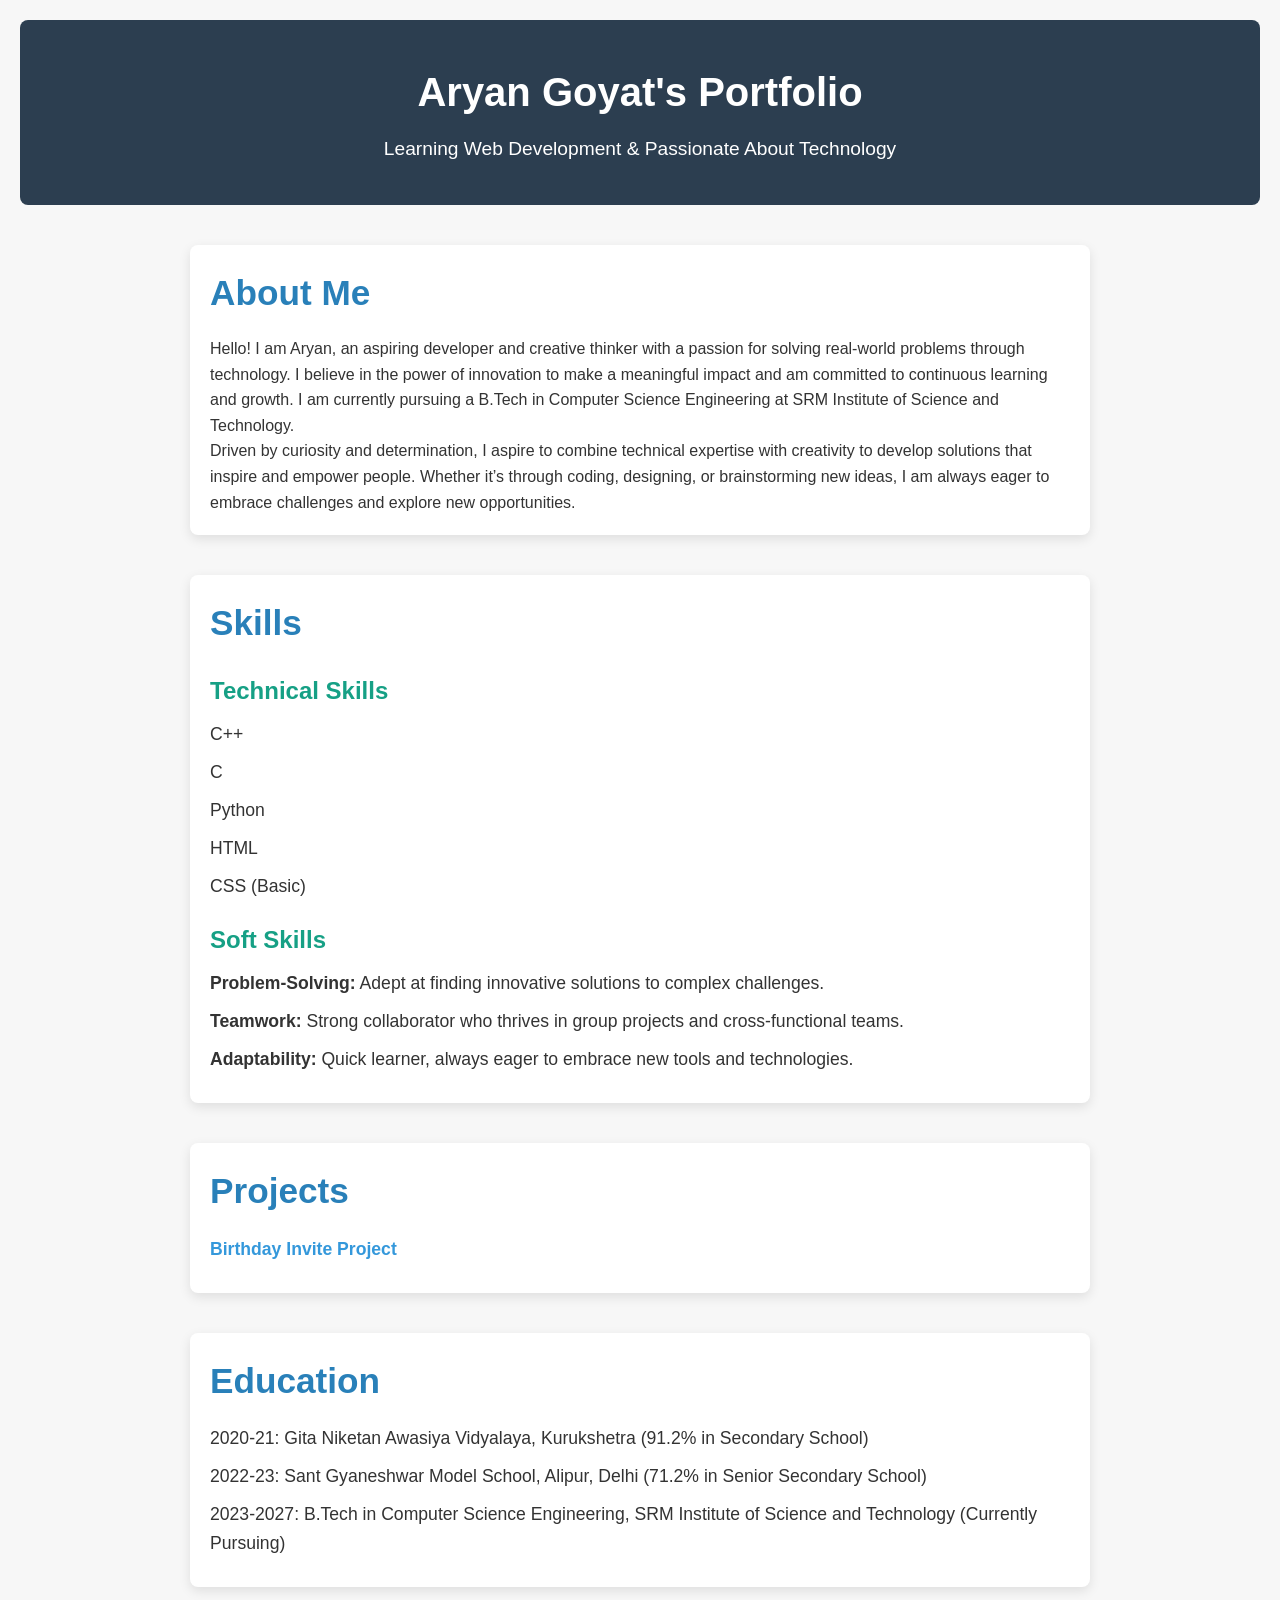
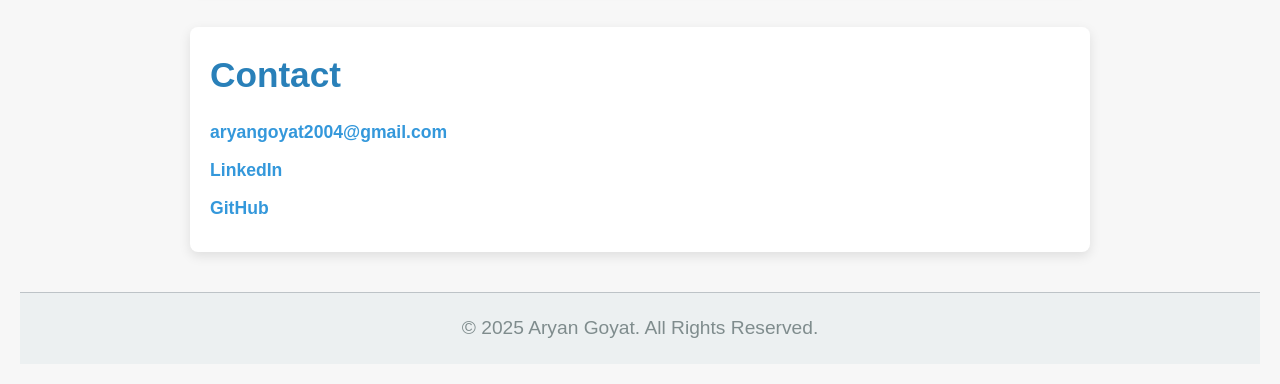
==== index.html @ 78398e3f "Add files via upload" ====
<!DOCTYPE html>
<html lang="en">
<head>
    <meta charset="UTF-8">
    <meta name="viewport" content="width=device-width, initial-scale=1.0">
    <title>Aryan Goyat's Portfolio</title>
    <link rel="stylesheet" href="styles.css">
</head>
<body>

    <header>
        <h1>Aryan Goyat's Portfolio</h1>
        <p>Learning Web Development & Passionate About Technology</p>
    </header>

    <section id="about">
        <h3>About Me</h3>
        <p>Hello! I am Aryan, an aspiring developer and creative thinker with a passion for solving real-world problems through technology. I believe in the power of innovation to make a meaningful impact and am committed to continuous learning and growth. I am currently pursuing a B.Tech in Computer Science Engineering at SRM Institute of Science and Technology.</p>
        <p>Driven by curiosity and determination, I aspire to combine technical expertise with creativity to develop solutions that inspire and empower people. Whether it’s through coding, designing, or brainstorming new ideas, I am always eager to embrace challenges and explore new opportunities.</p>
    </section>

    <section id="skills">
        <h3>Skills</h3>
        <h4>Technical Skills</h4>
        <ul>
            <li>C++</li>
            <li>C</li>
            <li>Python</li>
            <li>HTML</li>
            <li>CSS (Basic)</li>
        </ul>

        <h4>Soft Skills</h4>
        <ul>
            <li><strong>Problem-Solving:</strong> Adept at finding innovative solutions to complex challenges.</li>
            <li><strong>Teamwork:</strong> Strong collaborator who thrives in group projects and cross-functional teams.</li>
            <li><strong>Adaptability:</strong> Quick learner, always eager to embrace new tools and technologies.</li>
        </ul>
    </section>

    <section id="projects">
        <h3>Projects</h3>
        <ul>
            <li><a href="/birthday.html" target="_blank">Birthday Invite Project</a></li>
        </ul>
    </section>

    <section id="education">
        <h3>Education</h3>
        <ul>
            <li>2020-21: Gita Niketan Awasiya Vidyalaya, Kurukshetra (91.2% in Secondary School)</li>
            <li>2022-23: Sant Gyaneshwar Model School, Alipur, Delhi (71.2% in Senior Secondary School)</li>
            <li>2023-2027: B.Tech in Computer Science Engineering, SRM Institute of Science and Technology (Currently Pursuing)</li>
        </ul>
    </section>

    <section id="contact">
        <h3>Contact</h3>
        <ul>
            <li><a href="mailto:aryangoyat2004@gmail.com">aryangoyat2004@gmail.com</a></li>
            <li><a href="https://www.linkedin.com/in/aryan-goyat-35b985286/">LinkedIn</a></li>
            <li><a href="https://github.com/aryan740">GitHub</a></li>
        </ul>
    </section>

    <footer id="footer">
        <p>&copy; 2025 Aryan Goyat. All Rights Reserved.</p>
    </footer>
</body>
</html>
---- styles.css ----
/* Reset */
* {
    margin: 0;
    padding: 0;
    box-sizing: border-box;
}

body {
    font-family: 'Arial', sans-serif;
    background-color: #f7f7f7;
    color: #333;
    line-height: 1.6;
    padding: 20px;
}

header {
    text-align: center;
    background-color: #2c3e50;
    color: white;
    padding: 40px;
    margin-bottom: 40px;
    border-radius: 8px;
}

header h1 {
    font-size: 2.5em;
    margin-bottom: 10px;
}

header p {
    font-size: 1.2em;
    font-weight: lighter;
}

section {
    max-width: 900px;
    margin: 0 auto 40px;
    padding: 20px;
    background-color: white;
    border-radius: 8px;
    box-shadow: 0 4px 12px rgba(0, 0, 0, 0.1);
}

section h3 {
    font-size: 2.2em;
    color: #2980b9;
    margin-bottom: 15px;
}

section h4 {
    font-size: 1.5em;
    margin-top: 20px;
    color: #16a085;
}

ul {
    list-style-type: none;
    padding-left: 0;
}

ul li {
    font-size: 1.1em;
    margin: 10px 0;
}

a {
    text-decoration: none;
    color: #3498db;
    font-weight: bold;
}

a:hover {
    color: #2980b9;
    text-decoration: underline;
}

footer {
    text-align: center;
    font-size: 1.2em;
    color: #7f8c8d;
    padding: 20px;
    background-color: #ecf0f1;
    border-top: 1px solid #bdc3c7;
}

footer p {
    margin: 0;
}

/* Mobile responsiveness */
@media (max-width: 768px) {
    header h1 {
        font-size: 2em;
    }

    section {
        padding: 15px;
    }
}
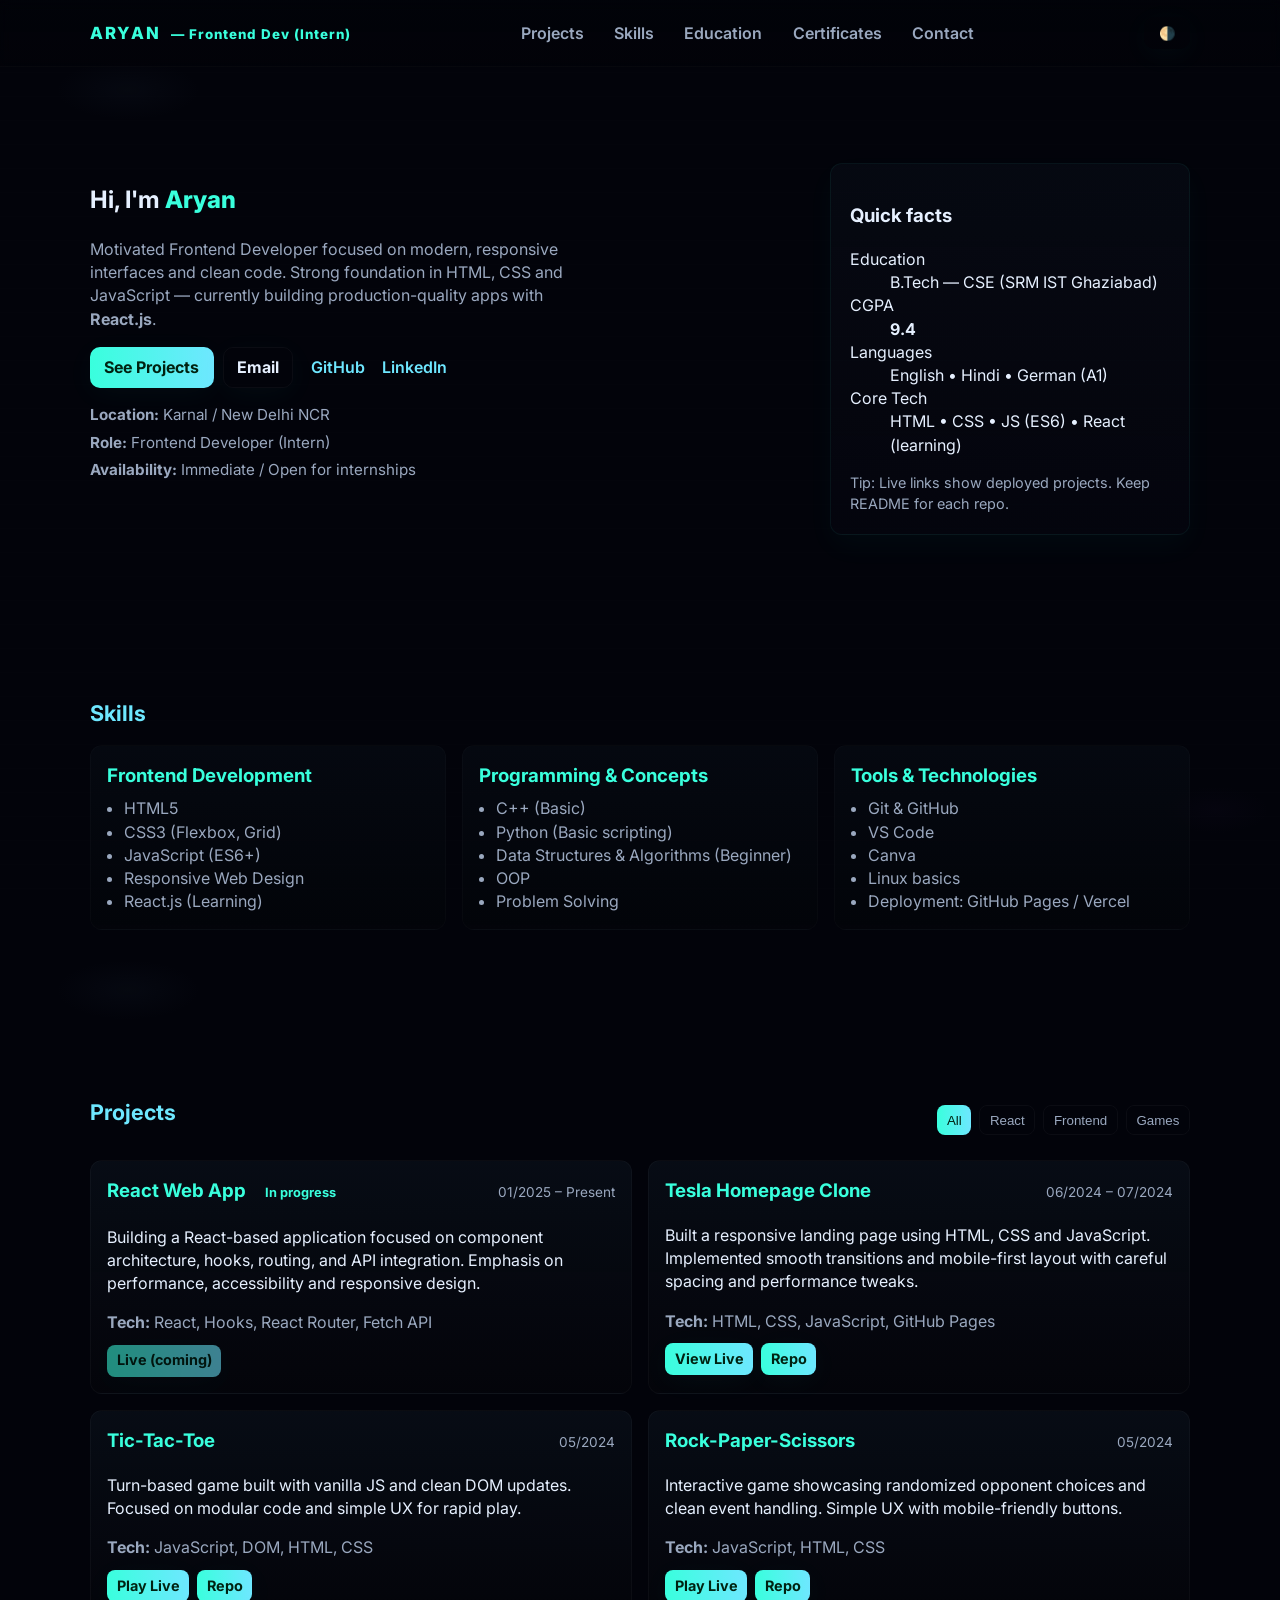
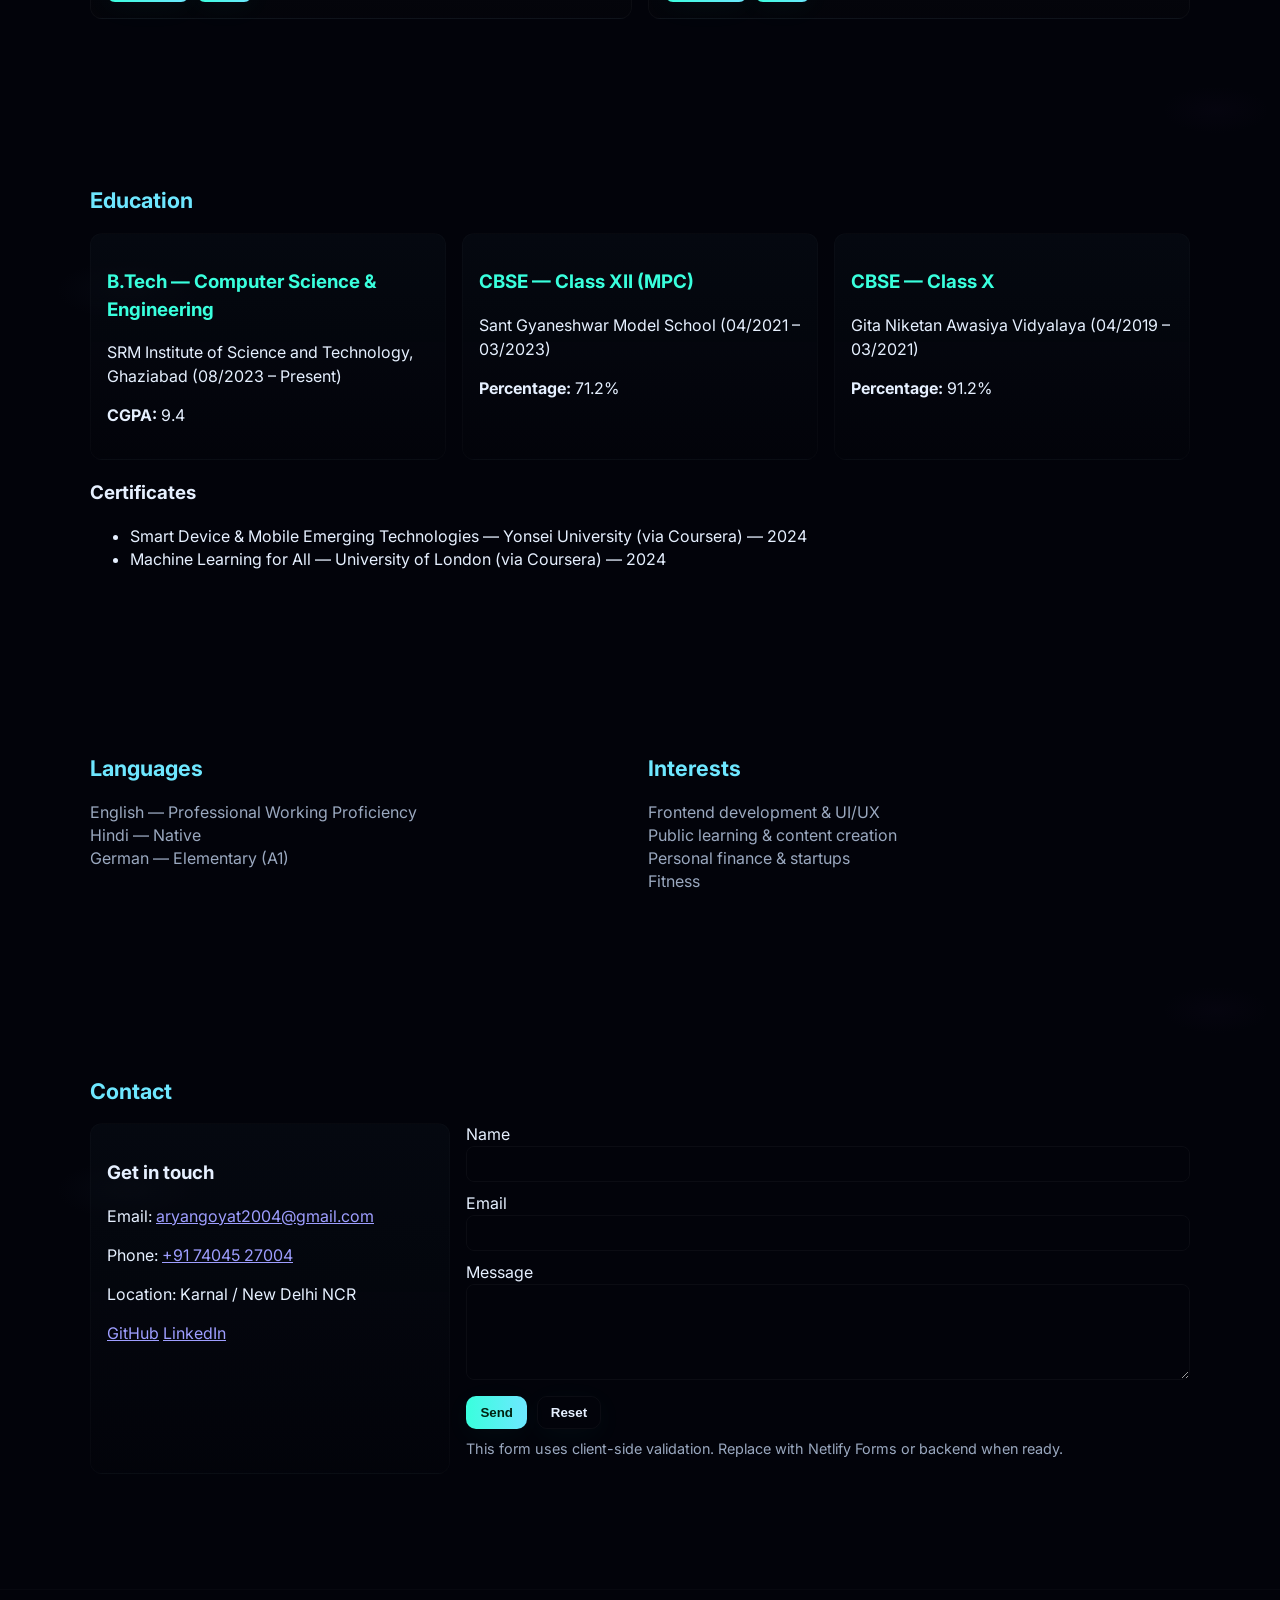
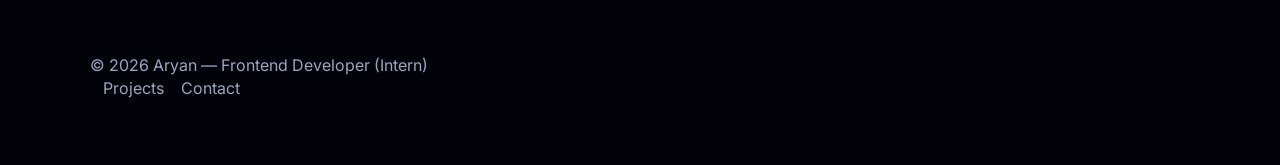
==== commit 659c5261: "Add files via upload" ====
--- a/index.html
+++ b/index.html
@@ -1,70 +1,295 @@
-<!DOCTYPE html>
+<!doctype html>
 <html lang="en">
 <head>
-    <meta charset="UTF-8">
-    <meta name="viewport" content="width=device-width, initial-scale=1.0">
-    <title>Aryan Goyat's Portfolio</title>
-    <link rel="stylesheet" href="styles.css">
+  <meta charset="utf-8" />
+  <meta name="viewport" content="width=device-width,initial-scale=1" />
+  <title>Aryan — Frontend Developer (Intern)</title>
+  <meta name="description" content="Aryan — Frontend Developer (Intern). HTML • CSS • JavaScript • React (learning). Futuristic portfolio with projects, skills, education and contact." />
+  <link rel="preconnect" href="https://fonts.gstatic.com" crossorigin>
+  <link href="https://fonts.googleapis.com/css2?family=Inter:wght@300;400;600;700;800&display=swap" rel="stylesheet">
+  <link rel="stylesheet" href="styles.css">
 </head>
 <body>
-
-    <header>
-        <h1>Aryan Goyat's Portfolio</h1>
-        <p>Learning Web Development & Passionate About Technology</p>
-    </header>
-
-    <section id="about">
-        <h3>About Me</h3>
-        <p>Hello! I am Aryan, an aspiring developer and creative thinker with a passion for solving real-world problems through technology. I believe in the power of innovation to make a meaningful impact and am committed to continuous learning and growth. I am currently pursuing a B.Tech in Computer Science Engineering at SRM Institute of Science and Technology.</p>
-        <p>Driven by curiosity and determination, I aspire to combine technical expertise with creativity to develop solutions that inspire and empower people. Whether it’s through coding, designing, or brainstorming new ideas, I am always eager to embrace challenges and explore new opportunities.</p>
-    </section>
-
-    <section id="skills">
-        <h3>Skills</h3>
-        <h4>Technical Skills</h4>
-        <ul>
-            <li>C++</li>
-            <li>C</li>
-            <li>Python</li>
-            <li>HTML</li>
-            <li>CSS (Basic)</li>
-        </ul>
-
-        <h4>Soft Skills</h4>
-        <ul>
-            <li><strong>Problem-Solving:</strong> Adept at finding innovative solutions to complex challenges.</li>
-            <li><strong>Teamwork:</strong> Strong collaborator who thrives in group projects and cross-functional teams.</li>
-            <li><strong>Adaptability:</strong> Quick learner, always eager to embrace new tools and technologies.</li>
-        </ul>
-    </section>
-
-    <section id="projects">
-        <h3>Projects</h3>
-        <ul>
-            <li><a href="/birthday.html" target="_blank">Birthday Invite Project</a></li>
-        </ul>
-    </section>
-
-    <section id="education">
-        <h3>Education</h3>
-        <ul>
-            <li>2020-21: Gita Niketan Awasiya Vidyalaya, Kurukshetra (91.2% in Secondary School)</li>
-            <li>2022-23: Sant Gyaneshwar Model School, Alipur, Delhi (71.2% in Senior Secondary School)</li>
-            <li>2023-2027: B.Tech in Computer Science Engineering, SRM Institute of Science and Technology (Currently Pursuing)</li>
-        </ul>
-    </section>
-
-    <section id="contact">
-        <h3>Contact</h3>
-        <ul>
-            <li><a href="mailto:aryangoyat2004@gmail.com">aryangoyat2004@gmail.com</a></li>
-            <li><a href="https://www.linkedin.com/in/aryan-goyat-35b985286/">LinkedIn</a></li>
-            <li><a href="https://github.com/aryan740">GitHub</a></li>
-        </ul>
-    </section>
-
-    <footer id="footer">
-        <p>&copy; 2025 Aryan Goyat. All Rights Reserved.</p>
-    </footer>
+  <div class="scanline"></div>
+  <header class="site-header">
+    <div class="container header-inner">
+      <a class="brand" href="#home"><span class="brand-neo">ARYAN</span><small> — Frontend Dev (Intern)</small></a>
+
+      <nav id="nav" class="nav" aria-label="Primary">
+        <a href="#projects">Projects</a>
+        <a href="#skills">Skills</a>
+        <a href="#education">Education</a>
+        <a href="#certs">Certificates</a>
+        <a href="#contact">Contact</a>
+      </nav>
+
+      <div class="header-actions">
+        <button id="themeToggle" class="btn btn-ghost" aria-label="Toggle theme">🌗</button>
+        <button id="menuToggle" class="btn btn-ghost mobile-only" aria-label="Toggle menu">☰</button>
+      </div>
+    </div>
+  </header>
+
+  <main>
+    <!-- HERO -->
+    <section id="home" class="hero">
+      <div class="container hero-grid">
+        <div class="hero-text">
+          <h1>Hi, I'm <span class="accent">Aryan</span></h1>
+          <p class="lead">
+            Motivated Frontend Developer focused on modern, responsive interfaces and clean code. Strong foundation in HTML, CSS and JavaScript — currently building production-quality apps with <strong>React.js</strong>.
+          </p>
+
+          <div class="cta-row">
+            <a class="btn" href="#projects">See Projects</a>
+            <a class="btn btn-outline" href="mailto:aryangoyat2004@gmail.com">Email</a>
+            <a class="link" href="https://github.com/aryan740" target="_blank" rel="noopener">GitHub</a>
+            <a class="link" href="https://linkedin.com/in/YOUR_PROFILE" target="_blank" rel="noopener">LinkedIn</a>
+          </div>
+
+          <ul class="meta-list">
+            <li><strong>Location:</strong> Karnal / New Delhi NCR</li>
+            <li><strong>Role:</strong> Frontend Developer (Intern)</li>
+            <li><strong>Availability:</strong> Immediate / Open for internships</li>
+          </ul>
+        </div>
+
+        <div class="hero-card">
+          <div class="card futuristic">
+            <h3>Quick facts</h3>
+            <dl>
+              <dt>Education</dt>
+              <dd>B.Tech — CSE (SRM IST Ghaziabad)</dd>
+              <dt>CGPA</dt>
+              <dd><strong>9.4</strong></dd>
+              <dt>Languages</dt>
+              <dd>English • Hindi • German (A1)</dd>
+              <dt>Core Tech</dt>
+              <dd>HTML • CSS • JS (ES6) • React (learning)</dd>
+            </dl>
+            <div class="small">Tip: Live links show deployed projects. Keep README for each repo.</div>
+          </div>
+        </div>
+      </div>
+    </section>
+
+    <!-- SKILLS -->
+    <section id="skills" class="section">
+      <div class="container">
+        <h2>Skills</h2>
+        <div class="skills-grid">
+          <div class="skill-card">
+            <h3>Frontend Development</h3>
+            <ul>
+              <li>HTML5</li>
+              <li>CSS3 (Flexbox, Grid)</li>
+              <li>JavaScript (ES6+)</li>
+              <li>Responsive Web Design</li>
+              <li>React.js (Learning)</li>
+            </ul>
+          </div>
+          <div class="skill-card">
+            <h3>Programming & Concepts</h3>
+            <ul>
+              <li>C++ (Basic)</li>
+              <li>Python (Basic scripting)</li>
+              <li>Data Structures & Algorithms (Beginner)</li>
+              <li>OOP</li>
+              <li>Problem Solving</li>
+            </ul>
+          </div>
+          <div class="skill-card">
+            <h3>Tools & Technologies</h3>
+            <ul>
+              <li>Git & GitHub</li>
+              <li>VS Code</li>
+              <li>Canva</li>
+              <li>Linux basics</li>
+              <li>Deployment: GitHub Pages / Vercel</li>
+            </ul>
+          </div>
+        </div>
+      </div>
+    </section>
+
+    <!-- PROJECTS -->
+    <section id="projects" class="section">
+      <div class="container">
+        <div class="projects-header">
+          <h2>Projects</h2>
+          <div class="project-filters" role="toolbar" aria-label="Project filters">
+            <button class="filter-btn active" data-filter="all">All</button>
+            <button class="filter-btn" data-filter="react">React</button>
+            <button class="filter-btn" data-filter="frontend">Frontend</button>
+            <button class="filter-btn" data-filter="games">Games</button>
+          </div>
+        </div>
+
+        <div class="projects-grid" id="projectsGrid">
+          <!-- React In Progress -->
+          <article class="project-card tag-react" data-tags="react">
+            <div class="pc-head">
+              <h3>React Web App <span class="tag in-progress">In progress</span></h3>
+              <div class="meta">01/2025 – Present</div>
+            </div>
+            <p>Building a React-based application focused on component architecture, hooks, routing, and API integration. Emphasis on performance, accessibility and responsive design.</p>
+            <p class="tech"><strong>Tech:</strong> React, Hooks, React Router, Fetch API</p>
+            <div class="card-actions">
+              <a class="btn btn-sm disabled" aria-disabled="true">Live (coming)</a>
+              <!-- intentionally no repo link -->
+            </div>
+          </article>
+
+          <!-- Tesla Clone -->
+          <article class="project-card tag-frontend" data-tags="frontend">
+            <div class="pc-head">
+              <h3>Tesla Homepage Clone</h3>
+              <div class="meta">06/2024 – 07/2024</div>
+            </div>
+            <p>Built a responsive landing page using HTML, CSS and JavaScript. Implemented smooth transitions and mobile-first layout with careful spacing and performance tweaks.</p>
+            <p class="tech"><strong>Tech:</strong> HTML, CSS, JavaScript, GitHub Pages</p>
+            <div class="card-actions">
+              <a class="btn btn-sm" href="https://aryan740.github.io/Tesla-Clone/" target="_blank" rel="noopener">View Live</a>
+              <a class="btn btn-sm" href="https://github.com/aryan740" target="_blank" rel="noopener">Repo</a>
+            </div>
+          </article>
+
+          <!-- Tic Tac Toe -->
+          <article class="project-card tag-games" data-tags="games">
+            <div class="pc-head">
+              <h3>Tic-Tac-Toe</h3>
+              <div class="meta">05/2024</div>
+            </div>
+            <p>Turn-based game built with vanilla JS and clean DOM updates. Focused on modular code and simple UX for rapid play.</p>
+            <p class="tech"><strong>Tech:</strong> JavaScript, DOM, HTML, CSS</p>
+            <div class="card-actions">
+              <a class="btn btn-sm" href="https://aryan740.github.io/Tic-Tac-Toe/" target="_blank" rel="noopener">Play Live</a>
+              <a class="btn btn-sm" href="https://github.com/aryan740" target="_blank" rel="noopener">Repo</a>
+            </div>
+          </article>
+
+          <!-- Rock Paper Scissors -->
+          <article class="project-card tag-games" data-tags="games">
+            <div class="pc-head">
+              <h3>Rock-Paper-Scissors</h3>
+              <div class="meta">05/2024</div>
+            </div>
+            <p>Interactive game showcasing randomized opponent choices and clean event handling. Simple UX with mobile-friendly buttons.</p>
+            <p class="tech"><strong>Tech:</strong> JavaScript, HTML, CSS</p>
+            <div class="card-actions">
+              <a class="btn btn-sm" href="https://aryan740.github.io/Rock-Paper-Scissors/" target="_blank" rel="noopener">Play Live</a>
+              <a class="btn btn-sm" href="https://github.com/aryan740" target="_blank" rel="noopener">Repo</a>
+            </div>
+          </article>
+        </div>
+      </div>
+    </section>
+
+    <!-- EDUCATION & CERTIFICATES -->
+    <section id="education" class="section">
+      <div class="container">
+        <h2>Education</h2>
+        <div class="edu-grid">
+          <div class="edu-card">
+            <h3>B.Tech — Computer Science & Engineering</h3>
+            <p>SRM Institute of Science and Technology, Ghaziabad (08/2023 – Present)</p>
+            <p><strong>CGPA:</strong> 9.4</p>
+          </div>
+          <div class="edu-card">
+            <h3>CBSE — Class XII (MPC)</h3>
+            <p>Sant Gyaneshwar Model School (04/2021 – 03/2023)</p>
+            <p><strong>Percentage:</strong> 71.2%</p>
+          </div>
+          <div class="edu-card">
+            <h3>CBSE — Class X</h3>
+            <p>Gita Niketan Awasiya Vidyalaya (04/2019 – 03/2021)</p>
+            <p><strong>Percentage:</strong> 91.2%</p>
+          </div>
+        </div>
+
+        <div id="certs" class="certs">
+          <h3>Certificates</h3>
+          <ul>
+            <li>Smart Device & Mobile Emerging Technologies — Yonsei University (via Coursera) — 2024</li>
+            <li>Machine Learning for All — University of London (via Coursera) — 2024</li>
+          </ul>
+        </div>
+      </div>
+    </section>
+
+    <!-- LANGUAGES & INTERESTS -->
+    <section class="section">
+      <div class="container two-col">
+        <div>
+          <h2>Languages</h2>
+          <ul class="simple-list">
+            <li>English — Professional Working Proficiency</li>
+            <li>Hindi — Native</li>
+            <li>German — Elementary (A1)</li>
+          </ul>
+        </div>
+        <div>
+          <h2>Interests</h2>
+          <ul class="simple-list">
+            <li>Frontend development & UI/UX</li>
+            <li>Public learning & content creation</li>
+            <li>Personal finance & startups</li>
+            <li>Fitness</li>
+          </ul>
+        </div>
+      </div>
+    </section>
+
+    <!-- CONTACT -->
+    <section id="contact" class="section">
+      <div class="container">
+        <h2>Contact</h2>
+        <div class="contact-grid">
+          <div class="contact-card">
+            <h3>Get in touch</h3>
+            <p>Email: <a href="mailto:aryangoyat2004@gmail.com">aryangoyat2004@gmail.com</a></p>
+            <p>Phone: <a href="tel:+917404527004">+91 74045 27004</a></p>
+            <p>Location: Karnal / New Delhi NCR</p>
+            <div class="socials">
+              <a href="https://github.com/aryan740" target="_blank" rel="noopener">GitHub</a>
+              <a href="https://linkedin.com/in/YOUR_PROFILE" target="_blank" rel="noopener">LinkedIn</a>
+            </div>
+          </div>
+
+          <form id="contactForm" class="contact-form" novalidate>
+            <label>
+              <span>Name</span>
+              <input type="text" name="name" id="name" required>
+            </label>
+            <label>
+              <span>Email</span>
+              <input type="email" name="email" id="email" required>
+            </label>
+            <label>
+              <span>Message</span>
+              <textarea name="message" id="message" rows="5" required></textarea>
+            </label>
+            <div class="form-actions">
+              <button type="submit" class="btn">Send</button>
+              <button type="reset" class="btn btn-outline">Reset</button>
+            </div>
+            <p class="form-note">This form uses client-side validation. Replace with Netlify Forms or backend when ready.</p>
+          </form>
+        </div>
+      </div>
+    </section>
+  </main>
+
+  <footer class="site-footer">
+    <div class="container">
+      <div>© <span id="year"></span> Aryan — Frontend Developer (Intern)</div>
+      <div class="footer-links">
+        <a href="#projects">Projects</a>
+        <a href="#contact">Contact</a>
+      </div>
+    </div>
+  </footer>
+
+  <script src="script.js"></script>
 </body>
 </html>
--- a/styles.css
+++ b/styles.css
@@ -1,99 +1,140 @@
-/* Reset */
-* {
-    margin: 0;
-    padding: 0;
-    box-sizing: border-box;
+:root{
+  --bg:#02030a;
+  --panel: linear-gradient(180deg, rgba(35,45,65,0.35), rgba(6,8,12,0.35));
+  --muted:#9aa8bf;
+  --text:#e6f0ff;
+  --neon:#39ffdd;
+  --neon-2:#6ee7ff;
+  --glass: rgba(255,255,255,0.03);
+  --accent-shadow: 0 6px 30px rgba(55,255,220,0.04);
+  --container:1100px;
+  font-family: "Inter", system-ui, -apple-system, "Segoe UI", Roboto, "Helvetica Neue", Arial;
+  color-scheme: dark;
 }
 
-body {
-    font-family: 'Arial', sans-serif;
-    background-color: #f7f7f7;
-    color: #333;
-    line-height: 1.6;
-    padding: 20px;
+*{box-sizing:border-box}
+html,body{height:100%}
+body{
+  margin:0;
+  background:
+    radial-gradient(1200px 500px at 10% 10%, rgba(60,90,120,0.06), transparent 6%),
+    radial-gradient(900px 400px at 95% 90%, rgba(80,40,120,0.04), transparent 6%),
+    var(--bg);
+  color:var(--text);
+  font-size:16px;
+  line-height:1.45;
+  -webkit-font-smoothing:antialiased;
 }
 
-header {
-    text-align: center;
-    background-color: #2c3e50;
-    color: white;
-    padding: 40px;
-    margin-bottom: 40px;
-    border-radius: 8px;
+/* subtle scanlines for futuristic feel */
+.scanline{
+  position:fixed; inset:0; pointer-events:none;
+  background-image:linear-gradient(rgba(255,255,255,0.012) 1px, transparent 1px);
+  background-size:100% 24px;
+  mix-blend-mode:overlay; z-index:0;
 }
 
-header h1 {
-    font-size: 2.5em;
-    margin-bottom: 10px;
+/* container */
+.container{width:95%; max-width:var(--container); margin:0 auto; padding:3rem 0; position:relative; z-index:2}
+
+/* header */
+.site-header{
+  position:sticky; top:0; z-index:50; background:linear-gradient(180deg, rgba(2,3,8,0.6), rgba(2,3,8,0.4));
+  border-bottom:1px solid rgba(255,255,255,0.02); backdrop-filter: blur(6px);
 }
+.header-inner{display:flex; align-items:center; justify-content:space-between; gap:1rem; padding:0.9rem 0}
+.brand{font-weight:800; letter-spacing:1px; color:var(--neon); text-decoration:none; display:flex; align-items:baseline; gap:0.6rem}
+.brand-neo{font-size:1.05rem; color:var(--neon); letter-spacing:2px}
+.nav{display:flex; gap:1rem; align-items:center}
+.nav a{color:var(--muted); text-decoration:none; font-weight:600; padding:0.45rem; border-radius:8px}
+.nav a:hover{color:var(--text); background:rgba(255,255,255,0.02)}
+.header-actions{display:flex; gap:0.5rem; align-items:center}
+.btn{background:linear-gradient(90deg,var(--neon),var(--neon-2)); border:none; color:#021; padding:0.55rem 0.9rem; border-radius:10px; font-weight:700; cursor:pointer; text-decoration:none; box-shadow:var(--accent-shadow)}
+.btn-outline{background:transparent; border:1px solid rgba(255,255,255,0.04); color:var(--text); padding:0.5rem 0.8rem; border-radius:10px}
+.btn-ghost{background:transparent; color:var(--muted); border:0; cursor:pointer}
+.btn-sm{padding:0.35rem 0.6rem; font-size:0.9rem; border-radius:8px}
+.disabled{opacity:0.55; pointer-events:none}
 
-header p {
-    font-size: 1.2em;
-    font-weight: lighter;
+/* mobile */
+.mobile-only{display:none}
+@media (max-width:900px){ .nav{display:none} .mobile-only{display:inline-flex} }
+
+/* hero */
+.hero{padding:3rem 0 2rem}
+.hero-grid{display:grid; grid-template-columns:1fr 360px; gap:2rem; align-items:start}
+@media (max-width:900px){ .hero-grid{grid-template-columns:1fr; margin-top:1rem} }
+.lead{color:var(--muted); margin-top:0.5rem; margin-bottom:1rem; max-width:52ch}
+.accent{color:var(--neon); font-weight:800}
+
+/* card styles */
+.card{background:linear-gradient(180deg, rgba(255,255,255,0.02), rgba(255,255,255,0.01)); padding:1.2rem; border-radius:12px; border:1px solid rgba(255,255,255,0.03)}
+.card.futuristic{background:linear-gradient(180deg, rgba(10,14,24,0.55), rgba(8,10,20,0.35)); box-shadow:0 12px 30px rgba(10,255,210,0.03); border:1px solid rgba(60,255,210,0.06)}
+.cta-row{display:flex; gap:0.6rem; align-items:center; flex-wrap:wrap}
+.meta-list{list-style:none; padding:0; margin:1rem 0 0}
+.meta-list li{color:var(--muted); font-size:0.95rem; margin-bottom:0.35rem}
+
+/* sections */
+.section{padding:2.2rem 0}
+.section h2{margin:0 0 1rem; font-size:1.35rem; color:var(--neon-2)}
+
+/* skills */
+.skills-grid{display:grid; grid-template-columns:repeat(3,1fr); gap:1rem}
+@media (max-width:900px){ .skills-grid{grid-template-columns:1fr} }
+.skill-card{background:linear-gradient(180deg, rgba(8,12,20,0.6), rgba(4,6,10,0.5)); padding:1rem; border-radius:12px; border:1px solid rgba(255,255,255,0.02)}
+.skill-card h3{margin-top:0; margin-bottom:0.5rem; color:var(--neon)}
+.skill-card ul{margin:0; padding-left:1.05rem; color:var(--muted)}
+
+/* projects */
+.projects-header{display:flex; align-items:center; justify-content:space-between; gap:1rem}
+.project-filters{display:flex; gap:0.5rem; flex-wrap:wrap}
+.filter-btn{background:transparent; border:1px solid rgba(255,255,255,0.04); padding:0.4rem 0.6rem; border-radius:8px; color:var(--muted); cursor:pointer}
+.filter-btn.active{background:linear-gradient(90deg,var(--neon),var(--neon-2)); color:#021; border:0}
+.projects-grid{display:grid; grid-template-columns:repeat(2,1fr); gap:1rem; margin-top:1rem}
+@media (max-width:900px){ .projects-grid{grid-template-columns:1fr} }
+.project-card{background:linear-gradient(180deg, rgba(12,18,28,0.6), rgba(6,8,12,0.4)); padding:1rem; border-radius:12px; border:1px solid rgba(255,255,255,0.03); position:relative}
+.project-card h3{margin:0 0 0.25rem; color:var(--neon)}
+.project-card .meta{font-size:0.85rem; color:var(--muted)}
+.tag{display:inline-block; padding:0.2rem 0.45rem; background:rgba(255,255,255,0.02); border-radius:6px; font-size:0.8rem; margin-left:0.5rem}
+.in-progress{background:transparent; color:var(--neon)}
+.pc-head{display:flex; justify-content:space-between; align-items:center; gap:1rem}
+.card-actions{margin-top:0.65rem; display:flex; gap:0.5rem; align-items:center}
+.tech{color:var(--muted); margin:0.45rem 0}
+
+/* education */
+.edu-grid{display:grid; grid-template-columns:repeat(3,1fr); gap:1rem}
+@media (max-width:900px){ .edu-grid{grid-template-columns:1fr} }
+.edu-card{background:linear-gradient(180deg, rgba(8,12,20,0.6), rgba(3,6,12,0.4)); padding:1rem; border-radius:12px; border:1px solid rgba(255,255,255,0.02)}
+.edu-card h3{color:var(--neon)}
+
+/* contact */
+.contact-grid{display:grid; grid-template-columns:360px 1fr; gap:1rem}
+@media (max-width:900px){ .contact-grid{grid-template-columns:1fr} }
+.contact-card{background:linear-gradient(180deg, rgba(8,12,20,0.6), rgba(3,6,12,0.4)); padding:1rem; border-radius:12px; border:1px solid rgba(255,255,255,0.02)}
+.contact-form label{display:block; margin-bottom:0.6rem}
+.contact-form input, .contact-form textarea{width:100%; padding:0.6rem; border-radius:8px; border:1px solid rgba(255,255,255,0.04); background:transparent; color:var(--text)}
+.form-actions{display:flex; gap:0.6rem; margin-top:0.5rem}
+.form-note{color:var(--muted); font-size:0.9rem; margin-top:0.6rem}
+
+/* footer */
+.site-footer{border-top:1px solid rgba(255,255,255,0.02); margin-top:2rem; padding:1rem 0; color:var(--muted)}
+.footer-links a{color:var(--muted); margin-left:0.8rem; text-decoration:none}
+
+/* two col */
+.two-col{display:grid; grid-template-columns:1fr 1fr; gap:1rem}
+@media (max-width:900px){ .two-col{grid-template-columns:1fr} }
+.simple-list{list-style:none; padding:0; color:var(--muted)}
+
+/* small helpers */
+a.link{color:var(--neon-2); margin-left:0.5rem; font-weight:600; text-decoration:none}
+.small{color:var(--muted); font-size:0.9rem}
+
+/* accessible focus */
+a:focus, button:focus, input:focus, textarea:focus { outline: 3px solid rgba(110,231,255,0.1); outline-offset: 3px; }
+
+/* responsive tweaks */
+@media (max-width:600px){
+  .brand-neo{font-size:0.95rem}
+  .hero-grid{grid-template-columns:1fr}
+  .projects-grid{grid-template-columns:1fr}
+  .edu-grid{grid-template-columns:1fr}
 }
-
-section {
-    max-width: 900px;
-    margin: 0 auto 40px;
-    padding: 20px;
-    background-color: white;
-    border-radius: 8px;
-    box-shadow: 0 4px 12px rgba(0, 0, 0, 0.1);
-}
-
-section h3 {
-    font-size: 2.2em;
-    color: #2980b9;
-    margin-bottom: 15px;
-}
-
-section h4 {
-    font-size: 1.5em;
-    margin-top: 20px;
-    color: #16a085;
-}
-
-ul {
-    list-style-type: none;
-    padding-left: 0;
-}
-
-ul li {
-    font-size: 1.1em;
-    margin: 10px 0;
-}
-
-a {
-    text-decoration: none;
-    color: #3498db;
-    font-weight: bold;
-}
-
-a:hover {
-    color: #2980b9;
-    text-decoration: underline;
-}
-
-footer {
-    text-align: center;
-    font-size: 1.2em;
-    color: #7f8c8d;
-    padding: 20px;
-    background-color: #ecf0f1;
-    border-top: 1px solid #bdc3c7;
-}
-
-footer p {
-    margin: 0;
-}
-
-/* Mobile responsiveness */
-@media (max-width: 768px) {
-    header h1 {
-        font-size: 2em;
-    }
-
-    section {
-        padding: 15px;
-    }
-}
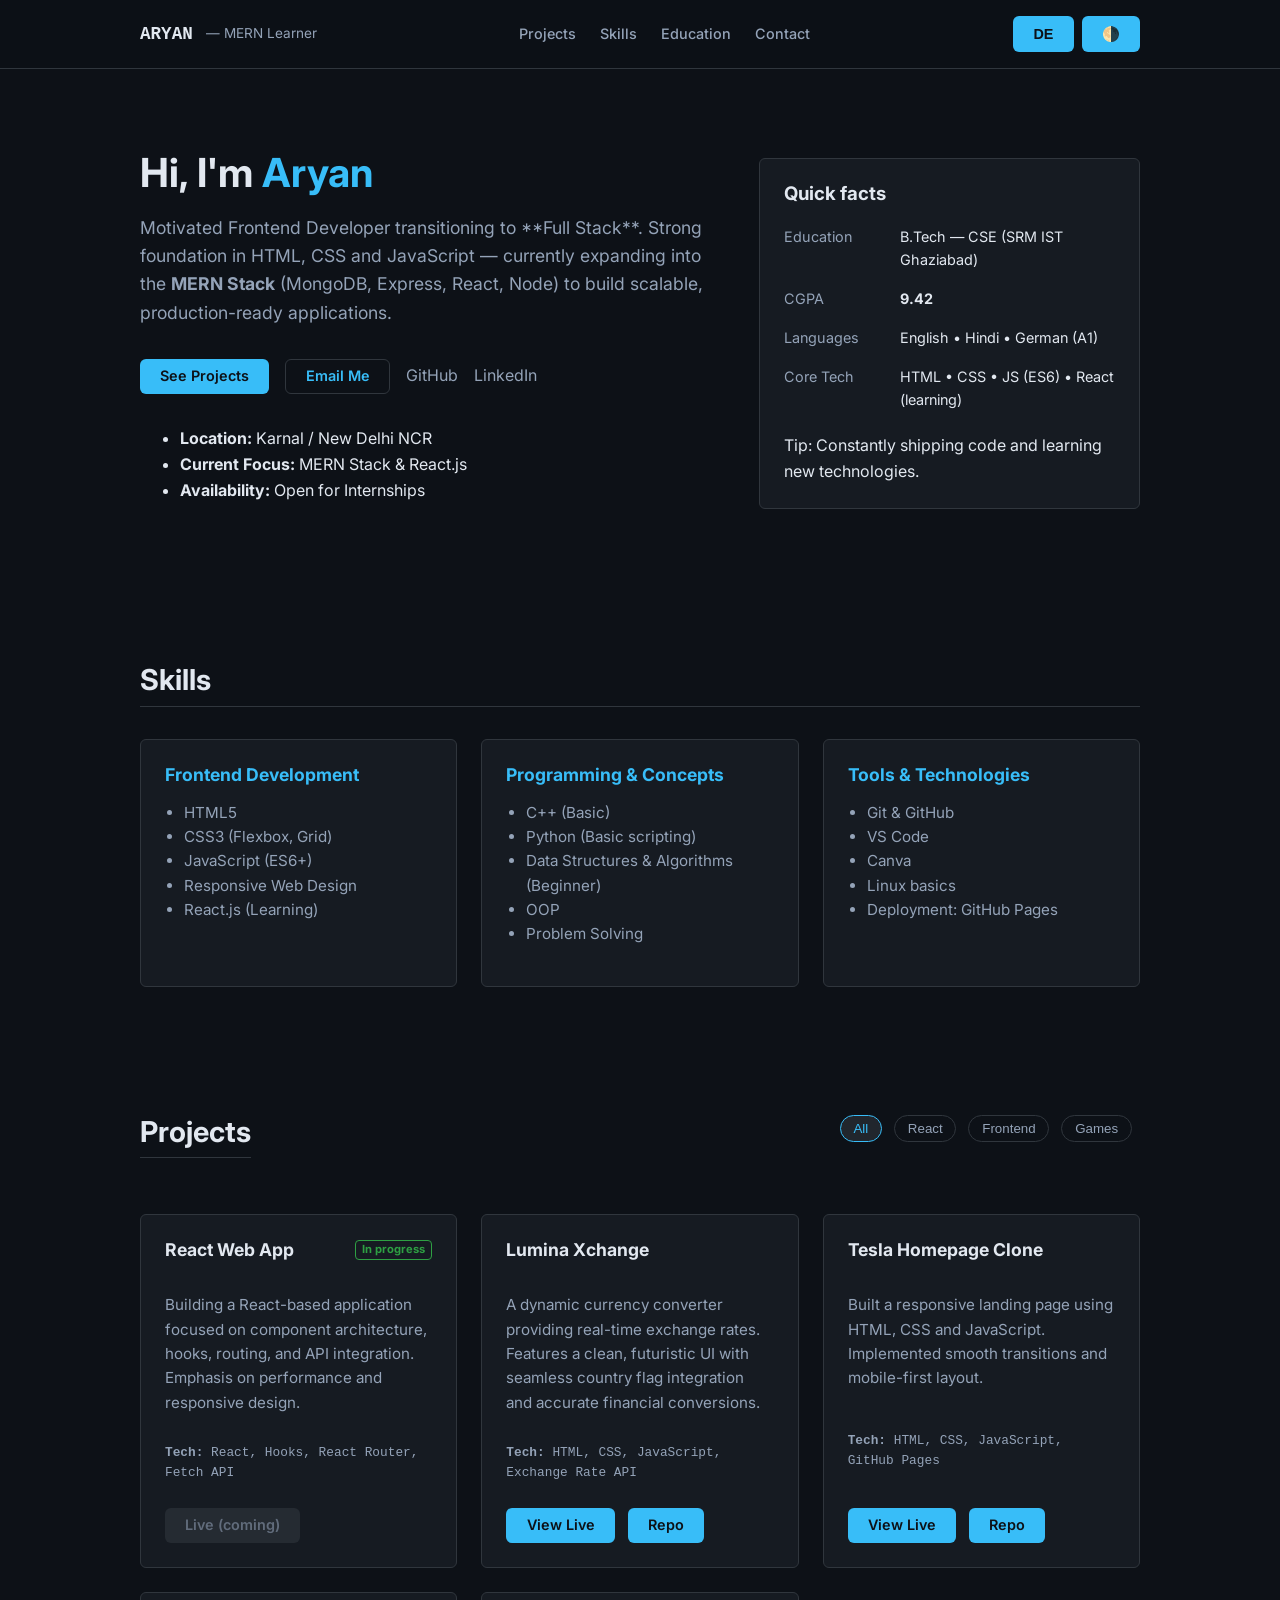
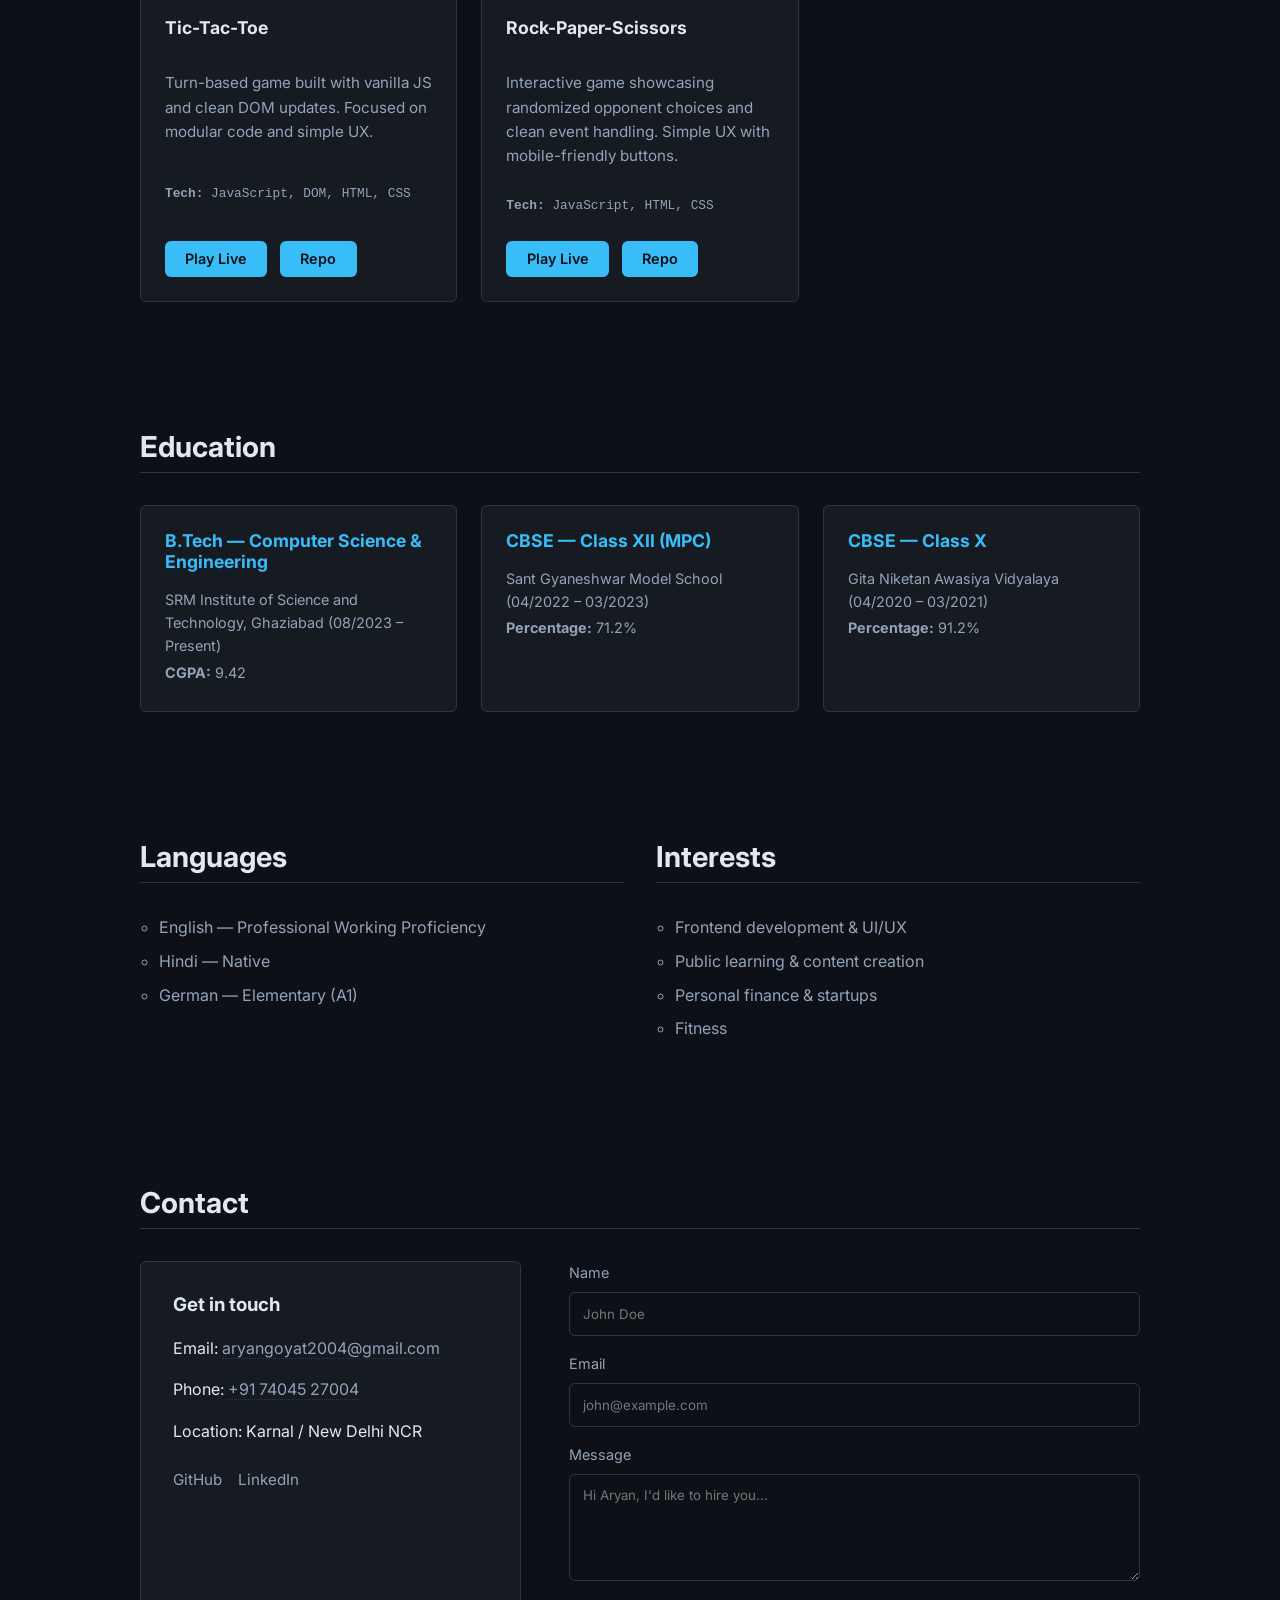
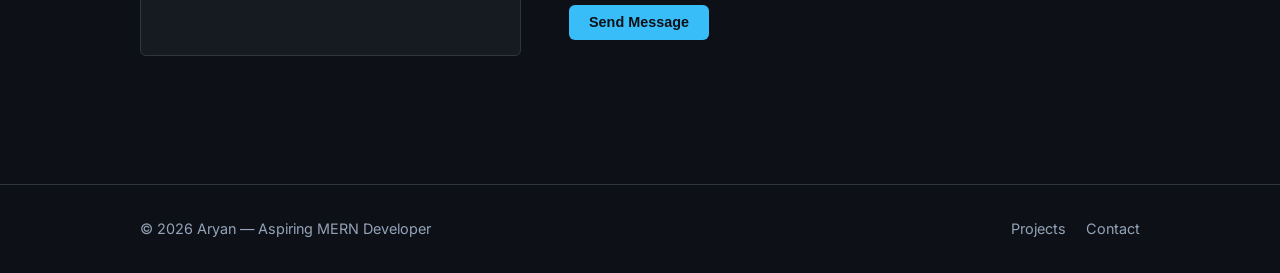
==== commit 04a0e1ac: "Making Portfolio" ====
--- a/index.html
+++ b/index.html
@@ -1,295 +1,290 @@
-<!doctype html>
-<html lang="en">
-<head>
-  <meta charset="utf-8" />
-  <meta name="viewport" content="width=device-width,initial-scale=1" />
-  <title>Aryan — Frontend Developer (Intern)</title>
-  <meta name="description" content="Aryan — Frontend Developer (Intern). HTML • CSS • JavaScript • React (learning). Futuristic portfolio with projects, skills, education and contact." />
-  <link rel="preconnect" href="https://fonts.gstatic.com" crossorigin>
-  <link href="https://fonts.googleapis.com/css2?family=Inter:wght@300;400;600;700;800&display=swap" rel="stylesheet">
-  <link rel="stylesheet" href="styles.css">
-</head>
-<body>
-  <div class="scanline"></div>
-  <header class="site-header">
-    <div class="container header-inner">
-      <a class="brand" href="#home"><span class="brand-neo">ARYAN</span><small> — Frontend Dev (Intern)</small></a>
-
-      <nav id="nav" class="nav" aria-label="Primary">
-        <a href="#projects">Projects</a>
-        <a href="#skills">Skills</a>
-        <a href="#education">Education</a>
-        <a href="#certs">Certificates</a>
-        <a href="#contact">Contact</a>
-      </nav>
-
-      <div class="header-actions">
-        <button id="themeToggle" class="btn btn-ghost" aria-label="Toggle theme">🌗</button>
-        <button id="menuToggle" class="btn btn-ghost mobile-only" aria-label="Toggle menu">☰</button>
-      </div>
-    </div>
-  </header>
-
-  <main>
-    <!-- HERO -->
-    <section id="home" class="hero">
-      <div class="container hero-grid">
-        <div class="hero-text">
-          <h1>Hi, I'm <span class="accent">Aryan</span></h1>
-          <p class="lead">
-            Motivated Frontend Developer focused on modern, responsive interfaces and clean code. Strong foundation in HTML, CSS and JavaScript — currently building production-quality apps with <strong>React.js</strong>.
-          </p>
-
-          <div class="cta-row">
-            <a class="btn" href="#projects">See Projects</a>
-            <a class="btn btn-outline" href="mailto:aryangoyat2004@gmail.com">Email</a>
-            <a class="link" href="https://github.com/aryan740" target="_blank" rel="noopener">GitHub</a>
-            <a class="link" href="https://linkedin.com/in/YOUR_PROFILE" target="_blank" rel="noopener">LinkedIn</a>
-          </div>
-
-          <ul class="meta-list">
-            <li><strong>Location:</strong> Karnal / New Delhi NCR</li>
-            <li><strong>Role:</strong> Frontend Developer (Intern)</li>
-            <li><strong>Availability:</strong> Immediate / Open for internships</li>
-          </ul>
-        </div>
-
-        <div class="hero-card">
-          <div class="card futuristic">
-            <h3>Quick facts</h3>
-            <dl>
-              <dt>Education</dt>
-              <dd>B.Tech — CSE (SRM IST Ghaziabad)</dd>
-              <dt>CGPA</dt>
-              <dd><strong>9.4</strong></dd>
-              <dt>Languages</dt>
-              <dd>English • Hindi • German (A1)</dd>
-              <dt>Core Tech</dt>
-              <dd>HTML • CSS • JS (ES6) • React (learning)</dd>
-            </dl>
-            <div class="small">Tip: Live links show deployed projects. Keep README for each repo.</div>
-          </div>
-        </div>
-      </div>
-    </section>
-
-    <!-- SKILLS -->
-    <section id="skills" class="section">
-      <div class="container">
-        <h2>Skills</h2>
-        <div class="skills-grid">
-          <div class="skill-card">
-            <h3>Frontend Development</h3>
-            <ul>
-              <li>HTML5</li>
-              <li>CSS3 (Flexbox, Grid)</li>
-              <li>JavaScript (ES6+)</li>
-              <li>Responsive Web Design</li>
-              <li>React.js (Learning)</li>
-            </ul>
-          </div>
-          <div class="skill-card">
-            <h3>Programming & Concepts</h3>
-            <ul>
-              <li>C++ (Basic)</li>
-              <li>Python (Basic scripting)</li>
-              <li>Data Structures & Algorithms (Beginner)</li>
-              <li>OOP</li>
-              <li>Problem Solving</li>
-            </ul>
-          </div>
-          <div class="skill-card">
-            <h3>Tools & Technologies</h3>
-            <ul>
-              <li>Git & GitHub</li>
-              <li>VS Code</li>
-              <li>Canva</li>
-              <li>Linux basics</li>
-              <li>Deployment: GitHub Pages / Vercel</li>
-            </ul>
-          </div>
-        </div>
-      </div>
-    </section>
-
-    <!-- PROJECTS -->
-    <section id="projects" class="section">
-      <div class="container">
-        <div class="projects-header">
-          <h2>Projects</h2>
-          <div class="project-filters" role="toolbar" aria-label="Project filters">
-            <button class="filter-btn active" data-filter="all">All</button>
-            <button class="filter-btn" data-filter="react">React</button>
-            <button class="filter-btn" data-filter="frontend">Frontend</button>
-            <button class="filter-btn" data-filter="games">Games</button>
-          </div>
-        </div>
-
-        <div class="projects-grid" id="projectsGrid">
-          <!-- React In Progress -->
-          <article class="project-card tag-react" data-tags="react">
-            <div class="pc-head">
-              <h3>React Web App <span class="tag in-progress">In progress</span></h3>
-              <div class="meta">01/2025 – Present</div>
-            </div>
-            <p>Building a React-based application focused on component architecture, hooks, routing, and API integration. Emphasis on performance, accessibility and responsive design.</p>
-            <p class="tech"><strong>Tech:</strong> React, Hooks, React Router, Fetch API</p>
-            <div class="card-actions">
-              <a class="btn btn-sm disabled" aria-disabled="true">Live (coming)</a>
-              <!-- intentionally no repo link -->
-            </div>
-          </article>
-
-          <!-- Tesla Clone -->
-          <article class="project-card tag-frontend" data-tags="frontend">
-            <div class="pc-head">
-              <h3>Tesla Homepage Clone</h3>
-              <div class="meta">06/2024 – 07/2024</div>
-            </div>
-            <p>Built a responsive landing page using HTML, CSS and JavaScript. Implemented smooth transitions and mobile-first layout with careful spacing and performance tweaks.</p>
-            <p class="tech"><strong>Tech:</strong> HTML, CSS, JavaScript, GitHub Pages</p>
-            <div class="card-actions">
-              <a class="btn btn-sm" href="https://aryan740.github.io/Tesla-Clone/" target="_blank" rel="noopener">View Live</a>
-              <a class="btn btn-sm" href="https://github.com/aryan740" target="_blank" rel="noopener">Repo</a>
-            </div>
-          </article>
-
-          <!-- Tic Tac Toe -->
-          <article class="project-card tag-games" data-tags="games">
-            <div class="pc-head">
-              <h3>Tic-Tac-Toe</h3>
-              <div class="meta">05/2024</div>
-            </div>
-            <p>Turn-based game built with vanilla JS and clean DOM updates. Focused on modular code and simple UX for rapid play.</p>
-            <p class="tech"><strong>Tech:</strong> JavaScript, DOM, HTML, CSS</p>
-            <div class="card-actions">
-              <a class="btn btn-sm" href="https://aryan740.github.io/Tic-Tac-Toe/" target="_blank" rel="noopener">Play Live</a>
-              <a class="btn btn-sm" href="https://github.com/aryan740" target="_blank" rel="noopener">Repo</a>
-            </div>
-          </article>
-
-          <!-- Rock Paper Scissors -->
-          <article class="project-card tag-games" data-tags="games">
-            <div class="pc-head">
-              <h3>Rock-Paper-Scissors</h3>
-              <div class="meta">05/2024</div>
-            </div>
-            <p>Interactive game showcasing randomized opponent choices and clean event handling. Simple UX with mobile-friendly buttons.</p>
-            <p class="tech"><strong>Tech:</strong> JavaScript, HTML, CSS</p>
-            <div class="card-actions">
-              <a class="btn btn-sm" href="https://aryan740.github.io/Rock-Paper-Scissors/" target="_blank" rel="noopener">Play Live</a>
-              <a class="btn btn-sm" href="https://github.com/aryan740" target="_blank" rel="noopener">Repo</a>
-            </div>
-          </article>
-        </div>
-      </div>
-    </section>
-
-    <!-- EDUCATION & CERTIFICATES -->
-    <section id="education" class="section">
-      <div class="container">
-        <h2>Education</h2>
-        <div class="edu-grid">
-          <div class="edu-card">
-            <h3>B.Tech — Computer Science & Engineering</h3>
-            <p>SRM Institute of Science and Technology, Ghaziabad (08/2023 – Present)</p>
-            <p><strong>CGPA:</strong> 9.4</p>
-          </div>
-          <div class="edu-card">
-            <h3>CBSE — Class XII (MPC)</h3>
-            <p>Sant Gyaneshwar Model School (04/2021 – 03/2023)</p>
-            <p><strong>Percentage:</strong> 71.2%</p>
-          </div>
-          <div class="edu-card">
-            <h3>CBSE — Class X</h3>
-            <p>Gita Niketan Awasiya Vidyalaya (04/2019 – 03/2021)</p>
-            <p><strong>Percentage:</strong> 91.2%</p>
-          </div>
-        </div>
-
-        <div id="certs" class="certs">
-          <h3>Certificates</h3>
-          <ul>
-            <li>Smart Device & Mobile Emerging Technologies — Yonsei University (via Coursera) — 2024</li>
-            <li>Machine Learning for All — University of London (via Coursera) — 2024</li>
-          </ul>
-        </div>
-      </div>
-    </section>
-
-    <!-- LANGUAGES & INTERESTS -->
-    <section class="section">
-      <div class="container two-col">
-        <div>
-          <h2>Languages</h2>
-          <ul class="simple-list">
-            <li>English — Professional Working Proficiency</li>
-            <li>Hindi — Native</li>
-            <li>German — Elementary (A1)</li>
-          </ul>
-        </div>
-        <div>
-          <h2>Interests</h2>
-          <ul class="simple-list">
-            <li>Frontend development & UI/UX</li>
-            <li>Public learning & content creation</li>
-            <li>Personal finance & startups</li>
-            <li>Fitness</li>
-          </ul>
-        </div>
-      </div>
-    </section>
-
-    <!-- CONTACT -->
-    <section id="contact" class="section">
-      <div class="container">
-        <h2>Contact</h2>
-        <div class="contact-grid">
-          <div class="contact-card">
-            <h3>Get in touch</h3>
-            <p>Email: <a href="mailto:aryangoyat2004@gmail.com">aryangoyat2004@gmail.com</a></p>
-            <p>Phone: <a href="tel:+917404527004">+91 74045 27004</a></p>
-            <p>Location: Karnal / New Delhi NCR</p>
-            <div class="socials">
-              <a href="https://github.com/aryan740" target="_blank" rel="noopener">GitHub</a>
-              <a href="https://linkedin.com/in/YOUR_PROFILE" target="_blank" rel="noopener">LinkedIn</a>
-            </div>
-          </div>
-
-          <form id="contactForm" class="contact-form" novalidate>
-            <label>
-              <span>Name</span>
-              <input type="text" name="name" id="name" required>
-            </label>
-            <label>
-              <span>Email</span>
-              <input type="email" name="email" id="email" required>
-            </label>
-            <label>
-              <span>Message</span>
-              <textarea name="message" id="message" rows="5" required></textarea>
-            </label>
-            <div class="form-actions">
-              <button type="submit" class="btn">Send</button>
-              <button type="reset" class="btn btn-outline">Reset</button>
-            </div>
-            <p class="form-note">This form uses client-side validation. Replace with Netlify Forms or backend when ready.</p>
-          </form>
-        </div>
-      </div>
-    </section>
-  </main>
-
-  <footer class="site-footer">
-    <div class="container">
-      <div>© <span id="year"></span> Aryan — Frontend Developer (Intern)</div>
-      <div class="footer-links">
-        <a href="#projects">Projects</a>
-        <a href="#contact">Contact</a>
-      </div>
-    </div>
-  </footer>
-
-  <script src="script.js"></script>
-</body>
-</html>
+<!doctype html>
+<html lang="en">
+<head>
+  <meta charset="utf-8" />
+  <meta name="viewport" content="width=device-width,initial-scale=1" />
+  <title>Aryan — Aspiring MERN Stack Developer</title>
+  <meta name="description" content="Aryan — Frontend Developer transitioning to MERN Stack. HTML • CSS • JavaScript • React. Building futuristic web applications." />
+  <link rel="preconnect" href="https://fonts.gstatic.com" crossorigin>
+  <link href="https://fonts.googleapis.com/css2?family=Inter:wght@300;400;600;700;800&display=swap" rel="stylesheet">
+  <link rel="stylesheet" href="styles.css">
+</head>
+<body>
+  <div class="scanline"></div>
+  <header class="site-header">
+    <div class="container header-inner">
+      <a class="brand" href="#home"><span class="brand-neo">ARYAN</span><small> — MERN Learner</small></a>
+
+      <nav id="nav" class="nav" aria-label="Primary">
+        <a href="#projects" data-i18n="nav_projects">Projects</a>
+        <a href="#skills" data-i18n="nav_skills">Skills</a>
+        <a href="#education" data-i18n="nav_edu">Education</a>
+        <a href="#contact" data-i18n="nav_contact">Contact</a>
+      </nav>
+
+      <div class="header-actions">
+        <button id="langToggle" class="btn btn-ghost" aria-label="Toggle language">DE</button>
+        
+        <button id="themeToggle" class="btn btn-ghost" aria-label="Toggle theme">🌗</button>
+      </div>
+    </div>
+  </header>
+
+  <main>
+    <section id="home" class="hero">
+      <div class="container hero-grid">
+        <div class="hero-text">
+          <h1><span data-i18n="hero_hi">Hi, I'm</span> <span class="accent">Aryan</span></h1>
+          <p class="lead" data-i18n="hero_desc">
+            Motivated Frontend Developer transitioning to Full Stack. 
+            Strong foundation in HTML, CSS and JavaScript — currently expanding into the <strong>MERN Stack</strong> (MongoDB, Express, React, Node) to build scalable, production-ready applications.
+          </p>
+
+          <div class="cta-row">
+            <a class="btn" href="#projects" data-i18n="btn_projects">See Projects</a>
+            <a class="btn btn-outline" href="mailto:aryangoyat2004@gmail.com" data-i18n="btn_email">Email Me</a>
+            <a class="link" href="https://github.com/aryan740" target="_blank" rel="noopener">GitHub</a>
+            <a class="link" href="https://linkedin.com/in/YOUR_PROFILE" target="_blank" rel="noopener">LinkedIn</a>
+          </div>
+
+          <ul class="meta-list">
+            <li><strong>Location:</strong> Karnal / New Delhi NCR</li>
+            <li><strong>Current Focus:</strong> MERN Stack & React.js</li>
+            <li><strong>Availability:</strong> Open for Internships</li>
+          </ul>
+        </div>
+
+        <div class="hero-card">
+          <div class="card futuristic">
+            <h3>Quick facts</h3>
+            <dl>
+              <dt>Education</dt>
+              <dd>B.Tech — CSE (SRM IST Ghaziabad)</dd>
+              <dt>CGPA</dt>
+              <dd><strong>9.42</strong></dd>
+              <dt>Languages</dt>
+              <dd>English • Hindi • German (A1)</dd>
+              <dt>Core Tech</dt>
+              <dd>HTML • CSS • JS (ES6) • React (learning)</dd>
+            </dl>
+            <div class="small">Tip: Constantly shipping code and learning new technologies.</div>
+          </div>
+        </div>
+      </div>
+    </section>
+
+    <section id="skills" class="section">
+      <div class="container">
+        <h2 data-i18n="nav_skills">Skills</h2>
+        <div class="skills-grid">
+          <div class="skill-card">
+            <h3>Frontend Development</h3>
+            <ul>
+              <li>HTML5</li>
+              <li>CSS3 (Flexbox, Grid)</li>
+              <li>JavaScript (ES6+)</li>
+              <li>Responsive Web Design</li>
+              <li>React.js (Learning)</li>
+            </ul>
+          </div>
+          <div class="skill-card">
+            <h3>Programming & Concepts</h3>
+            <ul>
+              <li>C++ (Basic)</li>
+              <li>Python (Basic scripting)</li>
+              <li>Data Structures & Algorithms (Beginner)</li>
+              <li>OOP</li>
+              <li>Problem Solving</li>
+            </ul>
+          </div>
+          <div class="skill-card">
+            <h3>Tools & Technologies</h3>
+            <ul>
+              <li>Git & GitHub</li>
+              <li>VS Code</li>
+              <li>Canva</li>
+              <li>Linux basics</li>
+              <li>Deployment: GitHub Pages</li>
+            </ul>
+          </div>
+        </div>
+      </div>
+    </section>
+
+    <section id="projects" class="section">
+      <div class="container">
+        <div class="projects-header">
+          <h2 data-i18n="nav_projects">Projects</h2>
+          <div class="project-filters" role="toolbar" aria-label="Project filters">
+            <button class="filter-btn active" data-filter="all">All</button>
+            <button class="filter-btn" data-filter="react">React</button>
+            <button class="filter-btn" data-filter="frontend">Frontend</button>
+            <button class="filter-btn" data-filter="games">Games</button>
+          </div>
+        </div>
+
+        <div class="projects-grid" id="projectsGrid">
+          
+          <article class="project-card tag-react" data-tags="react">
+            <div class="pc-head">
+              <h3>React Web App <span class="tag in-progress">In progress</span></h3>
+            </div>
+            <p>Building a React-based application focused on component architecture, hooks, routing, and API integration. Emphasis on performance and responsive design.</p>
+            <p class="tech"><strong>Tech:</strong> React, Hooks, React Router, Fetch API</p>
+            <div class="card-actions">
+              <a class="btn btn-sm disabled" aria-disabled="true">Live (coming)</a>
+            </div>
+          </article>
+
+          <article class="project-card tag-frontend" data-tags="frontend">
+            <div class="pc-head">
+              <h3>Lumina Xchange</h3>
+            </div>
+            <p>A dynamic currency converter providing real-time exchange rates. Features a clean, futuristic UI with seamless country flag integration and accurate financial conversions.</p>
+            <p class="tech"><strong>Tech:</strong> HTML, CSS, JavaScript, Exchange Rate API</p>
+            <div class="card-actions">
+              <a class="btn btn-sm" href="https://aryan740.github.io/Currency-Convertor/" target="_blank" rel="noopener">View Live</a>
+              <a class="btn btn-sm" href="https://github.com/aryan740/Currency-Convertor" target="_blank" rel="noopener">Repo</a>
+            </div>
+          </article>
+
+          <article class="project-card tag-frontend" data-tags="frontend">
+            <div class="pc-head">
+              <h3>Tesla Homepage Clone</h3>
+            </div>
+            <p>Built a responsive landing page using HTML, CSS and JavaScript. Implemented smooth transitions and mobile-first layout.</p>
+            <p class="tech"><strong>Tech:</strong> HTML, CSS, JavaScript, GitHub Pages</p>
+            <div class="card-actions">
+              <a class="btn btn-sm" href="https://aryan740.github.io/Tesla-Clone/" target="_blank" rel="noopener">View Live</a>
+              <a class="btn btn-sm" href="https://github.com/aryan740" target="_blank" rel="noopener">Repo</a>
+            </div>
+          </article>
+
+          <article class="project-card tag-games" data-tags="games">
+            <div class="pc-head">
+              <h3>Tic-Tac-Toe</h3>
+            </div>
+            <p>Turn-based game built with vanilla JS and clean DOM updates. Focused on modular code and simple UX.</p>
+            <p class="tech"><strong>Tech:</strong> JavaScript, DOM, HTML, CSS</p>
+            <div class="card-actions">
+              <a class="btn btn-sm" href="https://aryan740.github.io/Tic-Tac-Toe/" target="_blank" rel="noopener">Play Live</a>
+              <a class="btn btn-sm" href="https://github.com/aryan740" target="_blank" rel="noopener">Repo</a>
+            </div>
+          </article>
+
+          <article class="project-card tag-games" data-tags="games">
+            <div class="pc-head">
+              <h3>Rock-Paper-Scissors</h3>
+            </div>
+            <p>Interactive game showcasing randomized opponent choices and clean event handling. Simple UX with mobile-friendly buttons.</p>
+            <p class="tech"><strong>Tech:</strong> JavaScript, HTML, CSS</p>
+            <div class="card-actions">
+              <a class="btn btn-sm" href="https://aryan740.github.io/Rock-Paper-Scissors/" target="_blank" rel="noopener">Play Live</a>
+              <a class="btn btn-sm" href="https://github.com/aryan740" target="_blank" rel="noopener">Repo</a>
+            </div>
+          </article>
+        </div>
+      </div>
+    </section>
+
+    <section id="education" class="section">
+      <div class="container">
+        <h2 data-i18n="nav_edu">Education</h2>
+        <div class="edu-grid">
+          <div class="edu-card">
+            <h3>B.Tech — Computer Science & Engineering</h3>
+            <p>SRM Institute of Science and Technology, Ghaziabad (08/2023 – Present)</p>
+            <p><strong>CGPA:</strong> 9.42</p>
+          </div>
+          <div class="edu-card">
+            <h3>CBSE — Class XII (MPC)</h3>
+            <p>Sant Gyaneshwar Model School (04/2022 – 03/2023)</p>
+            <p><strong>Percentage:</strong> 71.2%</p>
+          </div>
+          <div class="edu-card">
+            <h3>CBSE — Class X</h3>
+            <p>Gita Niketan Awasiya Vidyalaya (04/2020 – 03/2021)</p>
+            <p><strong>Percentage:</strong> 91.2%</p>
+          </div>
+        </div>
+      </div>
+    </section>
+
+    <section class="section">
+      <div class="container two-col">
+        <div>
+          <h2>Languages</h2>
+          <ul class="simple-list">
+            <li>English — Professional Working Proficiency</li>
+            <li>Hindi — Native</li>
+            <li>German — Elementary (A1)</li>
+          </ul>
+        </div>
+        <div>
+          <h2>Interests</h2>
+          <ul class="simple-list">
+            <li>Frontend development & UI/UX</li>
+            <li>Public learning & content creation</li>
+            <li>Personal finance & startups</li>
+            <li>Fitness</li>
+          </ul>
+        </div>
+      </div>
+    </section>
+
+    <section id="contact" class="section">
+      <div class="container">
+        <h2 data-i18n="nav_contact">Contact</h2>
+        <div class="contact-grid">
+          <div class="contact-card">
+            <h3 data-i18n="contact_header">Get in touch</h3>
+            <p>Email: <a href="mailto:aryangoyat2004@gmail.com">aryangoyat2004@gmail.com</a></p>
+            <p>Phone: <a href="tel:+917404527004">+91 74045 27004</a></p>
+            <p>Location: Karnal / New Delhi NCR</p>
+            <div class="socials">
+              <a href="https://github.com/aryan740" target="_blank" rel="noopener">GitHub</a>
+              <a href="https://linkedin.com/in/YOUR_PROFILE" target="_blank" rel="noopener">LinkedIn</a>
+            </div>
+          </div>
+
+          <form id="contactForm" class="contact-form">
+            <input type="hidden" name="access_key" value="b801b500-229d-471b-914e-7d886ee5a1a1">
+
+            <input type="hidden" name="subject" value="New Submission from Aryan's Portfolio">
+
+            <label>
+              <span>Name</span>
+              <input type="text" name="name" id="name" required placeholder="John Doe">
+            </label>
+            <label>
+              <span>Email</span>
+              <input type="email" name="email" id="email" required placeholder="john@example.com">
+            </label>
+            <label>
+              <span>Message</span>
+              <textarea name="message" id="message" rows="5" required placeholder="Hi Aryan, I'd like to hire you..."></textarea>
+            </label>
+            
+            <div class="form-actions">
+              <button type="submit" class="btn" id="submitBtn">Send Message</button>
+            </div>
+            <p id="formStatus" class="form-status"></p>
+          </form>
+        </div>
+      </div>
+    </section>
+  </main>
+
+  <footer class="site-footer">
+    <div class="container">
+      <div>© <span id="year"></span> Aryan — Aspiring MERN Developer</div>
+      <div class="footer-links">
+        <a href="#projects">Projects</a>
+        <a href="#contact">Contact</a>
+      </div>
+    </div>
+  </footer>
+
+  <script src="script.js"></script>
+</body>
+</html>
--- a/styles.css
+++ b/styles.css
@@ -1,140 +1,226 @@
-:root{
-  --bg:#02030a;
-  --panel: linear-gradient(180deg, rgba(35,45,65,0.35), rgba(6,8,12,0.35));
-  --muted:#9aa8bf;
-  --text:#e6f0ff;
-  --neon:#39ffdd;
-  --neon-2:#6ee7ff;
-  --glass: rgba(255,255,255,0.03);
-  --accent-shadow: 0 6px 30px rgba(55,255,220,0.04);
-  --container:1100px;
-  font-family: "Inter", system-ui, -apple-system, "Segoe UI", Roboto, "Helvetica Neue", Arial;
-  color-scheme: dark;
-}
-
-*{box-sizing:border-box}
-html,body{height:100%}
-body{
-  margin:0;
-  background:
-    radial-gradient(1200px 500px at 10% 10%, rgba(60,90,120,0.06), transparent 6%),
-    radial-gradient(900px 400px at 95% 90%, rgba(80,40,120,0.04), transparent 6%),
-    var(--bg);
-  color:var(--text);
-  font-size:16px;
-  line-height:1.45;
-  -webkit-font-smoothing:antialiased;
-}
-
-/* subtle scanlines for futuristic feel */
-.scanline{
-  position:fixed; inset:0; pointer-events:none;
-  background-image:linear-gradient(rgba(255,255,255,0.012) 1px, transparent 1px);
-  background-size:100% 24px;
-  mix-blend-mode:overlay; z-index:0;
-}
-
-/* container */
-.container{width:95%; max-width:var(--container); margin:0 auto; padding:3rem 0; position:relative; z-index:2}
-
-/* header */
-.site-header{
-  position:sticky; top:0; z-index:50; background:linear-gradient(180deg, rgba(2,3,8,0.6), rgba(2,3,8,0.4));
-  border-bottom:1px solid rgba(255,255,255,0.02); backdrop-filter: blur(6px);
-}
-.header-inner{display:flex; align-items:center; justify-content:space-between; gap:1rem; padding:0.9rem 0}
-.brand{font-weight:800; letter-spacing:1px; color:var(--neon); text-decoration:none; display:flex; align-items:baseline; gap:0.6rem}
-.brand-neo{font-size:1.05rem; color:var(--neon); letter-spacing:2px}
-.nav{display:flex; gap:1rem; align-items:center}
-.nav a{color:var(--muted); text-decoration:none; font-weight:600; padding:0.45rem; border-radius:8px}
-.nav a:hover{color:var(--text); background:rgba(255,255,255,0.02)}
-.header-actions{display:flex; gap:0.5rem; align-items:center}
-.btn{background:linear-gradient(90deg,var(--neon),var(--neon-2)); border:none; color:#021; padding:0.55rem 0.9rem; border-radius:10px; font-weight:700; cursor:pointer; text-decoration:none; box-shadow:var(--accent-shadow)}
-.btn-outline{background:transparent; border:1px solid rgba(255,255,255,0.04); color:var(--text); padding:0.5rem 0.8rem; border-radius:10px}
-.btn-ghost{background:transparent; color:var(--muted); border:0; cursor:pointer}
-.btn-sm{padding:0.35rem 0.6rem; font-size:0.9rem; border-radius:8px}
-.disabled{opacity:0.55; pointer-events:none}
-
-/* mobile */
-.mobile-only{display:none}
-@media (max-width:900px){ .nav{display:none} .mobile-only{display:inline-flex} }
-
-/* hero */
-.hero{padding:3rem 0 2rem}
-.hero-grid{display:grid; grid-template-columns:1fr 360px; gap:2rem; align-items:start}
-@media (max-width:900px){ .hero-grid{grid-template-columns:1fr; margin-top:1rem} }
-.lead{color:var(--muted); margin-top:0.5rem; margin-bottom:1rem; max-width:52ch}
-.accent{color:var(--neon); font-weight:800}
-
-/* card styles */
-.card{background:linear-gradient(180deg, rgba(255,255,255,0.02), rgba(255,255,255,0.01)); padding:1.2rem; border-radius:12px; border:1px solid rgba(255,255,255,0.03)}
-.card.futuristic{background:linear-gradient(180deg, rgba(10,14,24,0.55), rgba(8,10,20,0.35)); box-shadow:0 12px 30px rgba(10,255,210,0.03); border:1px solid rgba(60,255,210,0.06)}
-.cta-row{display:flex; gap:0.6rem; align-items:center; flex-wrap:wrap}
-.meta-list{list-style:none; padding:0; margin:1rem 0 0}
-.meta-list li{color:var(--muted); font-size:0.95rem; margin-bottom:0.35rem}
-
-/* sections */
-.section{padding:2.2rem 0}
-.section h2{margin:0 0 1rem; font-size:1.35rem; color:var(--neon-2)}
-
-/* skills */
-.skills-grid{display:grid; grid-template-columns:repeat(3,1fr); gap:1rem}
-@media (max-width:900px){ .skills-grid{grid-template-columns:1fr} }
-.skill-card{background:linear-gradient(180deg, rgba(8,12,20,0.6), rgba(4,6,10,0.5)); padding:1rem; border-radius:12px; border:1px solid rgba(255,255,255,0.02)}
-.skill-card h3{margin-top:0; margin-bottom:0.5rem; color:var(--neon)}
-.skill-card ul{margin:0; padding-left:1.05rem; color:var(--muted)}
-
-/* projects */
-.projects-header{display:flex; align-items:center; justify-content:space-between; gap:1rem}
-.project-filters{display:flex; gap:0.5rem; flex-wrap:wrap}
-.filter-btn{background:transparent; border:1px solid rgba(255,255,255,0.04); padding:0.4rem 0.6rem; border-radius:8px; color:var(--muted); cursor:pointer}
-.filter-btn.active{background:linear-gradient(90deg,var(--neon),var(--neon-2)); color:#021; border:0}
-.projects-grid{display:grid; grid-template-columns:repeat(2,1fr); gap:1rem; margin-top:1rem}
-@media (max-width:900px){ .projects-grid{grid-template-columns:1fr} }
-.project-card{background:linear-gradient(180deg, rgba(12,18,28,0.6), rgba(6,8,12,0.4)); padding:1rem; border-radius:12px; border:1px solid rgba(255,255,255,0.03); position:relative}
-.project-card h3{margin:0 0 0.25rem; color:var(--neon)}
-.project-card .meta{font-size:0.85rem; color:var(--muted)}
-.tag{display:inline-block; padding:0.2rem 0.45rem; background:rgba(255,255,255,0.02); border-radius:6px; font-size:0.8rem; margin-left:0.5rem}
-.in-progress{background:transparent; color:var(--neon)}
-.pc-head{display:flex; justify-content:space-between; align-items:center; gap:1rem}
-.card-actions{margin-top:0.65rem; display:flex; gap:0.5rem; align-items:center}
-.tech{color:var(--muted); margin:0.45rem 0}
-
-/* education */
-.edu-grid{display:grid; grid-template-columns:repeat(3,1fr); gap:1rem}
-@media (max-width:900px){ .edu-grid{grid-template-columns:1fr} }
-.edu-card{background:linear-gradient(180deg, rgba(8,12,20,0.6), rgba(3,6,12,0.4)); padding:1rem; border-radius:12px; border:1px solid rgba(255,255,255,0.02)}
-.edu-card h3{color:var(--neon)}
-
-/* contact */
-.contact-grid{display:grid; grid-template-columns:360px 1fr; gap:1rem}
-@media (max-width:900px){ .contact-grid{grid-template-columns:1fr} }
-.contact-card{background:linear-gradient(180deg, rgba(8,12,20,0.6), rgba(3,6,12,0.4)); padding:1rem; border-radius:12px; border:1px solid rgba(255,255,255,0.02)}
-.contact-form label{display:block; margin-bottom:0.6rem}
-.contact-form input, .contact-form textarea{width:100%; padding:0.6rem; border-radius:8px; border:1px solid rgba(255,255,255,0.04); background:transparent; color:var(--text)}
-.form-actions{display:flex; gap:0.6rem; margin-top:0.5rem}
-.form-note{color:var(--muted); font-size:0.9rem; margin-top:0.6rem}
-
-/* footer */
-.site-footer{border-top:1px solid rgba(255,255,255,0.02); margin-top:2rem; padding:1rem 0; color:var(--muted)}
-.footer-links a{color:var(--muted); margin-left:0.8rem; text-decoration:none}
-
-/* two col */
-.two-col{display:grid; grid-template-columns:1fr 1fr; gap:1rem}
-@media (max-width:900px){ .two-col{grid-template-columns:1fr} }
-.simple-list{list-style:none; padding:0; color:var(--muted)}
-
-/* small helpers */
-a.link{color:var(--neon-2); margin-left:0.5rem; font-weight:600; text-decoration:none}
-.small{color:var(--muted); font-size:0.9rem}
-
-/* accessible focus */
-a:focus, button:focus, input:focus, textarea:focus { outline: 3px solid rgba(110,231,255,0.1); outline-offset: 3px; }
-
-/* responsive tweaks */
-@media (max-width:600px){
-  .brand-neo{font-size:0.95rem}
-  .hero-grid{grid-template-columns:1fr}
-  .projects-grid{grid-template-columns:1fr}
-  .edu-grid{grid-template-columns:1fr}
-}
+:root {
+  /* --- THEME: Deep Coder 2.0 --- */
+  --bg: #0d1117; 
+  --surface: #161b22; 
+  --surface-hover: #21262d; 
+  --border: #30363d;
+  
+  /* Primary Color: Sky Blue */
+  --primary: #38bdf8;         
+  --primary-dim: rgba(56, 189, 248, 0.1); 
+  --primary-hover: #7dd3fc;
+  
+  /* Text */
+  --text-main: #e2e8f0;       
+  --text-muted: #94a3b8;      
+  
+  /* Accents */
+  --accent-green: #2ea043;    /* GitHub Green for "In Progress" tags */
+
+  --font-main: "Inter", system-ui, sans-serif;
+  --font-mono: "SFMono-Regular", Consolas, monospace;
+  
+  --radius: 6px;
+  --container: 1000px;
+}
+
+/* --- GLOBAL RESET --- */
+* { box-sizing: border-box; }
+html { scroll-behavior: smooth; }
+body {
+  margin: 0;
+  background-color: var(--bg);
+  color: var(--text-main);
+  font-family: var(--font-main);
+  line-height: 1.6;
+}
+
+/* --- UTILS --- */
+.scanline { display: none; } /* Kept hidden as per your html */
+.container { width: 90%; max-width: var(--container); margin: 0 auto; }
+.section { padding: 4rem 0; }
+.two-col { display: grid; grid-template-columns: 1fr 1fr; gap: 2rem; }
+@media(max-width: 768px) { .two-col { grid-template-columns: 1fr; } }
+
+/* --- TYPOGRAPHY --- */
+h1, h2, h3 { color: var(--text-main); line-height: 1.2; margin-top: 0; }
+h1 { font-size: 2.5rem; margin-bottom: 1rem; }
+h2 { font-size: 1.8rem; border-bottom: 1px solid var(--border); padding-bottom: 0.5rem; margin-bottom: 2rem; }
+ul.simple-list { list-style: circle; padding-left: 1.2rem; color: var(--text-muted); }
+ul.simple-list li { margin-bottom: 0.5rem; }
+
+/* --- HEADER --- */
+.site-header {
+  position: sticky; top: 0; z-index: 1000;
+  background: rgba(13, 17, 23, 0.85);
+  backdrop-filter: blur(10px);
+  border-bottom: 1px solid var(--border);
+  padding: 1rem 0;
+}
+.header-inner { display: flex; justify-content: space-between; align-items: center; }
+
+.brand { text-decoration: none; display: flex; align-items: center; gap: 0.8rem; }
+.brand-neo { font-family: var(--font-mono); font-weight: 700; color: var(--text-main); font-size: 1.1rem; }
+.brand small { color: var(--text-muted); font-size: 0.85rem; }
+
+.nav { display: flex; gap: 1.5rem; }
+.nav a {
+  color: var(--text-muted); text-decoration: none; font-size: 0.9rem; font-weight: 500; transition: 0.2s;
+}
+.nav a:hover { color: var(--primary); }
+
+.header-actions { display: flex; gap: 0.5rem; }
+.btn-ghost { background: transparent; border: none; color: var(--text-muted); cursor: pointer; font-size: 1.2rem; }
+.mobile-only { display: none; }
+@media(max-width: 768px) { .nav { display: none; } .mobile-only { display: block; } }
+
+/* --- BUTTONS (Fixed) --- */
+/* This specific selector forces buttons to ignore generic link colors */
+a.btn, button.btn {
+  display: inline-block;
+  background-color: var(--primary);
+  color: #0d1117; /* Dark text on blue button */
+  padding: 0.6rem 1.2rem;
+  border-radius: var(--radius);
+  font-weight: 600;
+  text-decoration: none !important;
+  border: 1px solid transparent;
+  cursor: pointer;
+  transition: 0.2s;
+  font-size: 0.9rem;
+  line-height: 1;
+}
+a.btn:hover, button.btn:hover { background-color: var(--primary-hover); transform: translateY(-2px); }
+
+/* Outline Button (The Email Button) */
+a.btn-outline {
+  background: transparent;
+  border: 1px solid var(--border);
+  color: var(--primary); /* Blue text */
+}
+a.btn-outline:hover {
+  border-color: var(--primary);
+  background: var(--surface-hover);
+  color: var(--primary-hover);
+}
+
+/* Disabled Button */
+.disabled { opacity: 0.6; cursor: not-allowed; background: var(--border) !important; color: var(--text-muted) !important; }
+
+/* Small Button */
+.btn-sm { padding: 0.4rem 0.8rem; font-size: 0.8rem; }
+
+/* --- HERO --- */
+.hero { padding: 5rem 0; }
+.hero-grid { display: grid; grid-template-columns: 1.5fr 1fr; gap: 3rem; align-items: center; }
+.hero h1 .accent { color: var(--primary); }
+.lead { color: var(--text-muted); font-size: 1.1rem; margin-bottom: 2rem; max-width: 600px; }
+.cta-row { display: flex; gap: 1rem; align-items: center; flex-wrap: wrap; margin-bottom: 2rem; }
+
+/* Generic Text Links (GitHub/LinkedIn in Hero) */
+.cta-row .link { color: var(--text-muted); text-decoration: none; border-bottom: 1px solid transparent; }
+.cta-row .link:hover { color: var(--primary); border-color: var(--primary); }
+
+/* Quick Facts Card */
+.hero-card .card { 
+  background: var(--surface); border: 1px solid var(--border); border-radius: var(--radius); padding: 1.5rem; 
+}
+.hero-card dl { display: grid; grid-template-columns: 1fr 2fr; gap: 0.5rem; font-size: 0.9rem; }
+.hero-card dt { color: var(--text-muted); }
+.hero-card dd { margin: 0; color: var(--text-main); margin-bottom: 0.5rem; }
+
+/* --- SKILLS & EDUCATION --- */
+.skills-grid, .edu-grid { display: grid; grid-template-columns: repeat(auto-fit, minmax(250px, 1fr)); gap: 1.5rem; }
+
+.skill-card, .edu-card {
+  background: var(--surface); border: 1px solid var(--border); border-radius: var(--radius); padding: 1.5rem;
+}
+.skill-card h3, .edu-card h3 { color: var(--primary); font-size: 1.1rem; margin-bottom: 1rem; }
+.skill-card ul { padding-left: 1.2rem; color: var(--text-muted); font-size: 0.95rem; }
+.edu-card p { margin: 0.2rem 0; color: var(--text-muted); font-size: 0.9rem; }
+
+/* --- PROJECTS (Layout Fixed) --- */
+.projects-header { display: flex; justify-content: space-between; margin-bottom: 1.5rem; flex-wrap: wrap; gap: 1rem; }
+.project-filters .filter-btn {
+  background: transparent; border: 1px solid var(--border); color: var(--text-muted);
+  padding: 0.3rem 0.8rem; margin-right: 0.5rem; border-radius: 20px; cursor: pointer; transition: 0.2s;
+}
+.project-filters .filter-btn:hover, .project-filters .filter-btn.active {
+  background: var(--surface-hover); color: var(--primary); border-color: var(--primary);
+}
+
+.projects-grid { 
+  display: grid; 
+  grid-template-columns: repeat(auto-fit, minmax(300px, 1fr)); 
+  gap: 1.5rem; 
+}
+
+.project-card {
+  background: var(--surface); border: 1px solid var(--border); border-radius: var(--radius); padding: 1.5rem;
+  display: flex; flex-direction: column; /* Pushes buttons to bottom */
+  transition: transform 0.2s;
+}
+.project-card:hover { transform: translateY(-3px); border-color: var(--text-muted); }
+
+.pc-head h3 { font-size: 1.1rem; display: flex; justify-content: space-between; align-items: center; width: 100%; }
+.tag.in-progress { font-size: 0.7rem; color: var(--accent-green); border: 1px solid var(--accent-green); padding: 2px 6px; border-radius: 4px; }
+
+.project-card p { font-size: 0.95rem; color: var(--text-muted); flex-grow: 1; }
+.project-card .tech { font-family: var(--font-mono); font-size: 0.8rem; color: var(--text-muted); margin-bottom: 1.5rem; }
+
+.card-actions { display: flex; gap: 0.8rem; margin-top: auto; } /* Fixes alignment */
+
+/* --- CONTACT SECTION (Fixed Bad Blue & Layout) --- */
+.contact-grid { display: grid; grid-template-columns: 1fr 1.5fr; gap: 3rem; }
+@media(max-width: 768px) { .contact-grid { grid-template-columns: 1fr; } }
+
+.contact-card {
+  background: var(--surface); border: 1px solid var(--border); border-radius: var(--radius); padding: 2rem;
+}
+
+/* FIX FOR BAD BLUE LINKS */
+/* We target links inside contact-card specifically */
+.contact-card p a {
+  color: var(--text-muted) !important; /* Force Grey */
+  text-decoration: none;
+  border-bottom: 1px dotted var(--border);
+  transition: all 0.2s;
+}
+.contact-card p a:hover {
+  color: var(--primary) !important; /* Blue only on Hover */
+  border-bottom: 1px solid var(--primary);
+}
+
+.socials { margin-top: 1.5rem; display: flex; gap: 1rem; }
+.socials a { color: var(--text-muted); text-decoration: none; font-size: 0.95rem; }
+.socials a:hover { color: var(--primary); }
+
+/* Form Styles */
+.contact-form label { display: block; margin-bottom: 1rem; }
+.contact-form span { display: block; margin-bottom: 0.5rem; font-size: 0.9rem; color: var(--text-muted); }
+.contact-form input, .contact-form textarea {
+  width: 100%;
+  background: var(--bg);
+  border: 1px solid var(--border);
+  color: var(--text-main);
+  padding: 0.8rem;
+  border-radius: var(--radius);
+  font-family: inherit;
+  transition: 0.2s;
+}
+.contact-form input:focus, .contact-form textarea:focus {
+  outline: none; border-color: var(--primary); box-shadow: 0 0 0 2px var(--primary-dim);
+}
+.form-actions { margin-top: 1rem; }
+
+/* --- FOOTER --- */
+.site-footer {
+  border-top: 1px solid var(--border);
+  padding: 2rem 0;
+  margin-top: 4rem;
+  color: var(--text-muted);
+  font-size: 0.9rem;
+}
+.site-footer .container { display: flex; justify-content: space-between; }
+.footer-links a { color: var(--text-muted); text-decoration: none; margin-left: 1rem; }
+.footer-links a:hover { color: var(--primary); }
